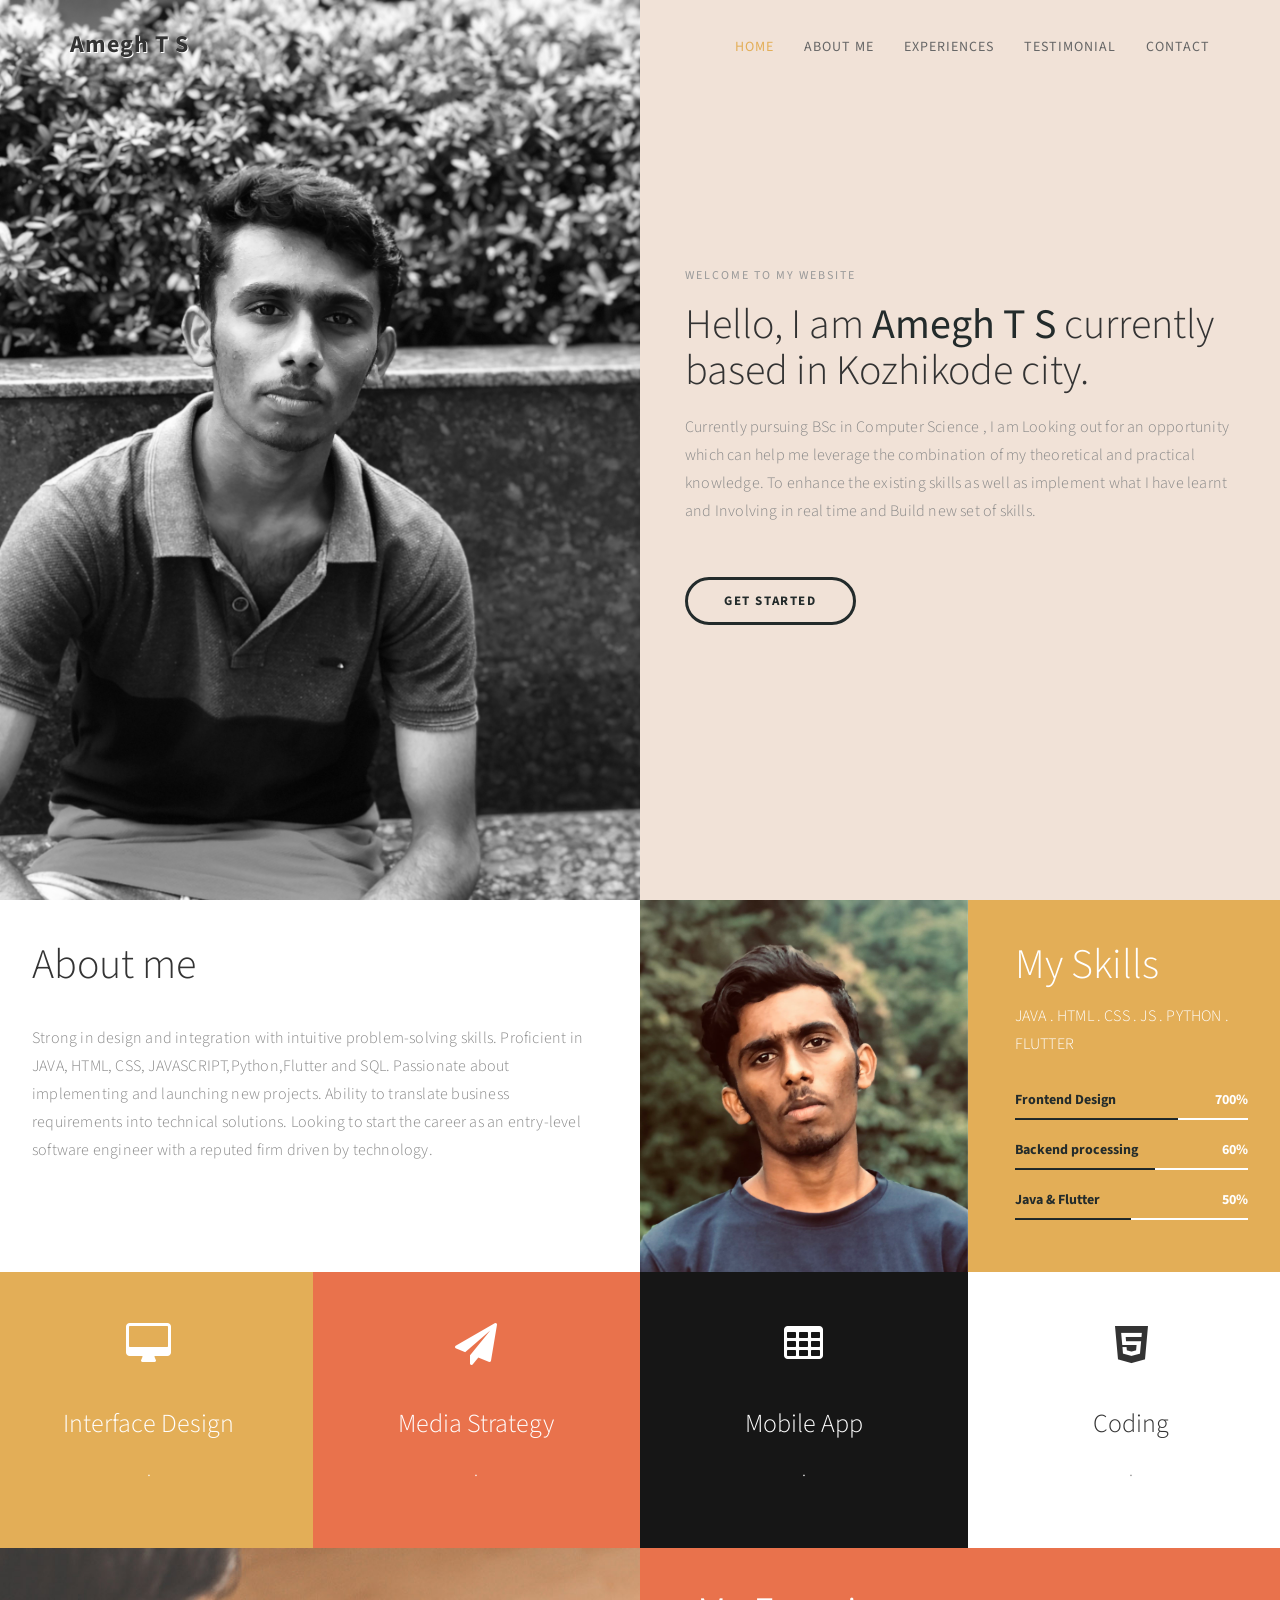
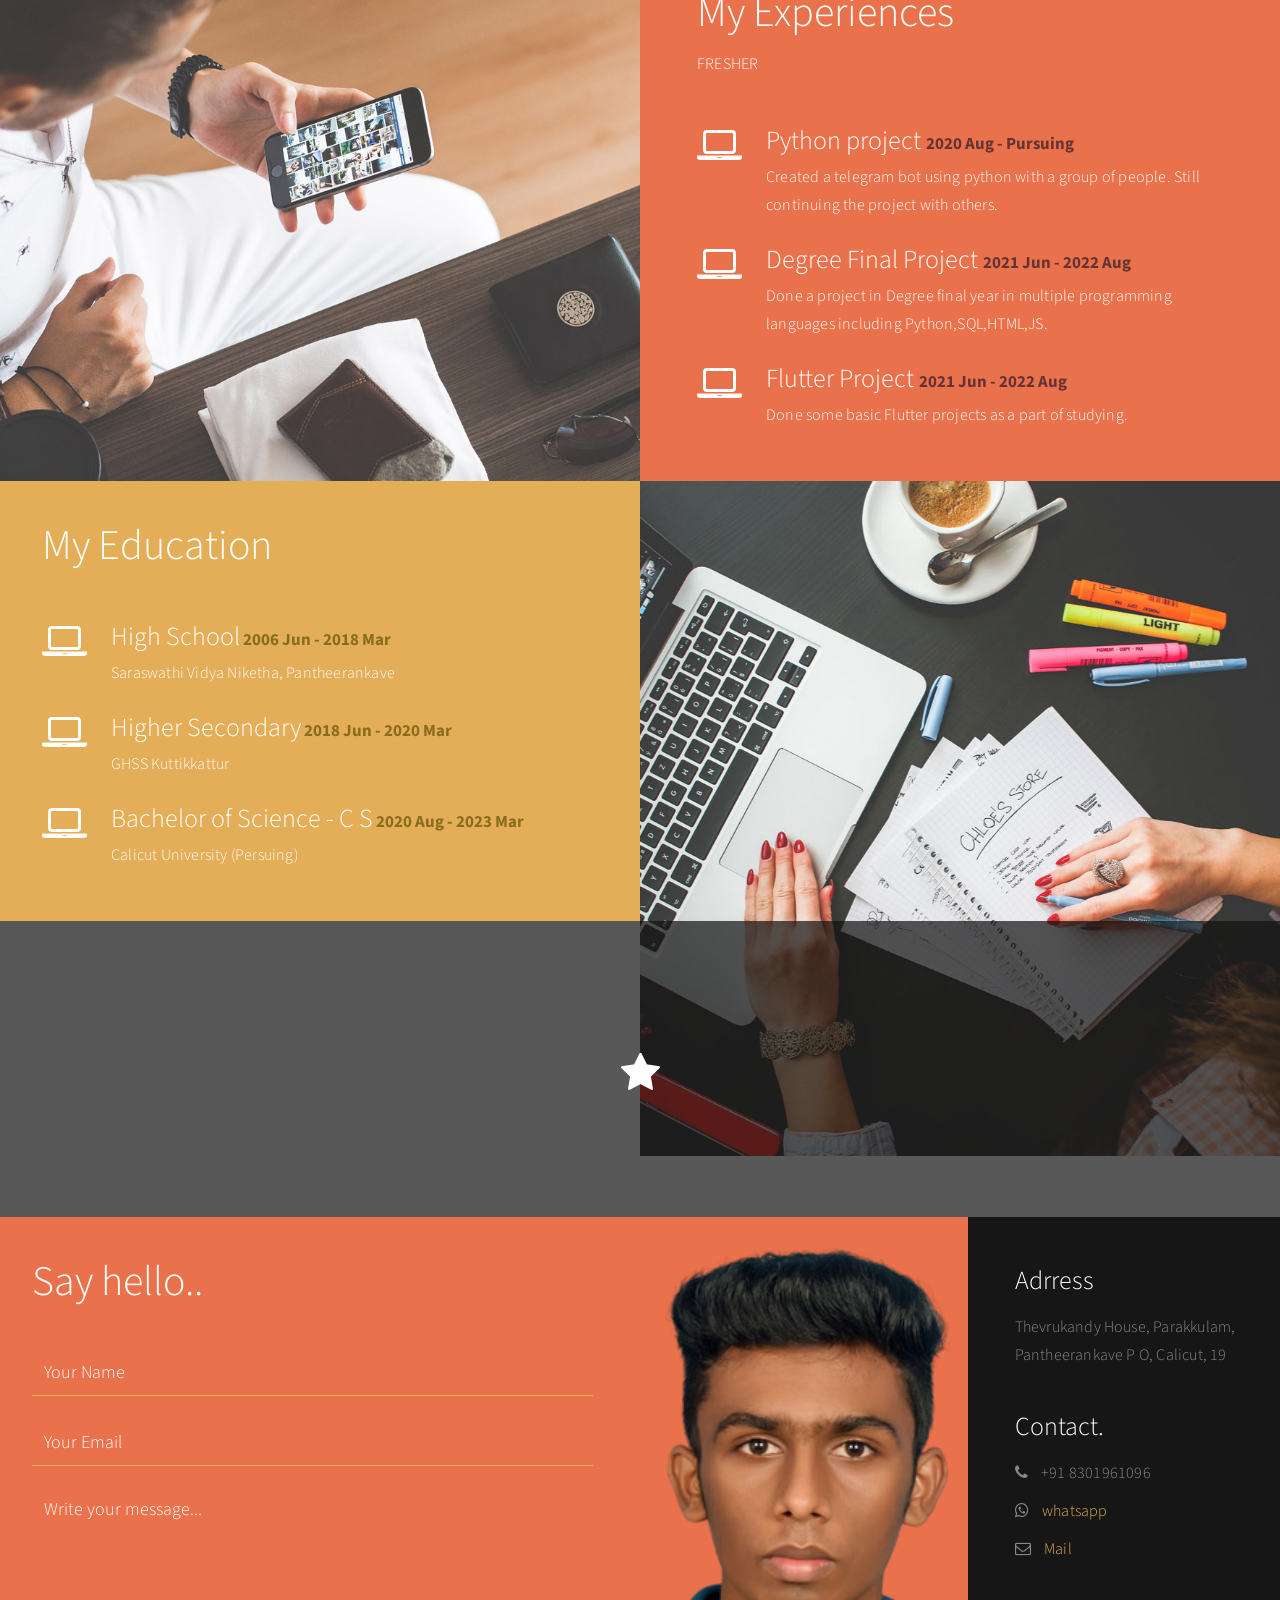
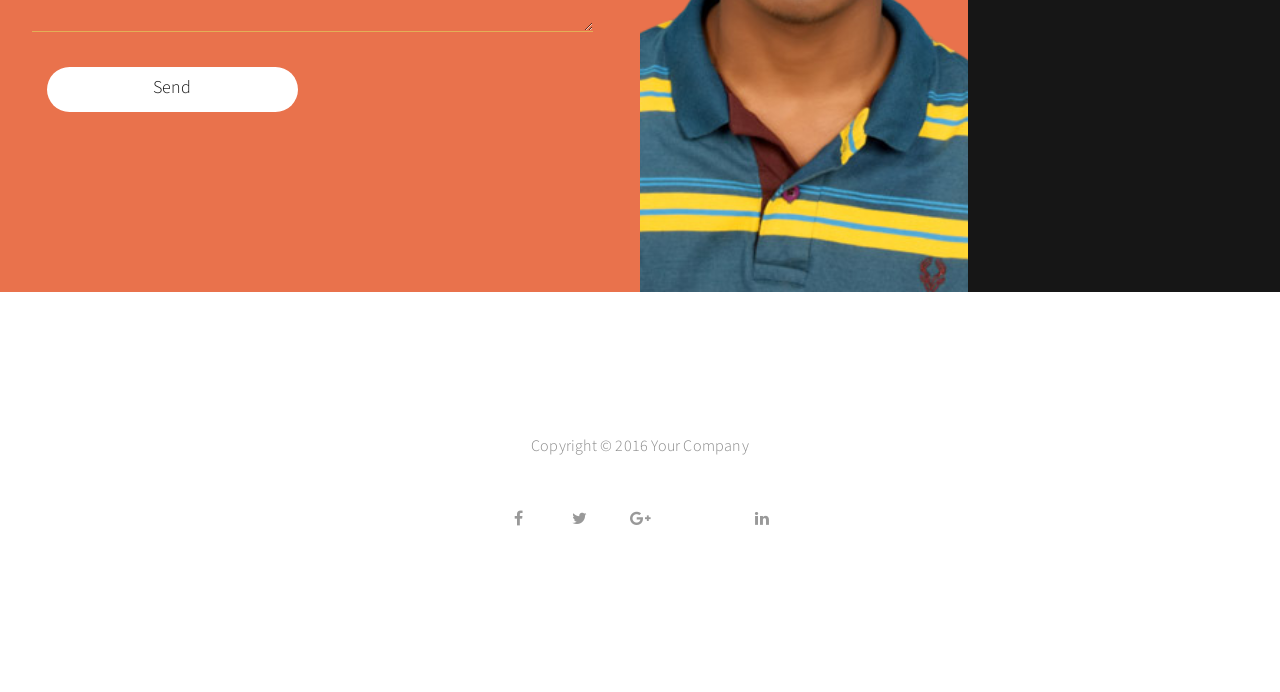
==== index.html @ 2908d2df "Update index.html" ====
<!DOCTYPE html>
<html lang="en">
<head>

<meta charset="UTF-8">
<meta http-equiv="X-UA-Compatible" content="IE=Edge">
<meta name="description" content="">
<meta name="keywords" content="">
<meta name="author" content="templatemo">
<meta name="viewport" content="width=device-width, initial-scale=1, maximum-scale=1">

<title>Bio</title>
<!--
Stimulus Template
http://www.templatemo.com/tm-498-stimulus
-->
<link rel="stylesheet" href="css/bootstrap.min.css">
<link rel="stylesheet" href="css/animate.css">
<link rel="stylesheet" href="css/font-awesome.min.css">
<link rel="stylesheet" href="css/templatemo-style.css">

<link href="https://fonts.googleapis.com/css?family=Source+Sans+Pro:300,400,700" rel="stylesheet">


</head>
<body data-spy="scroll" data-target=".navbar-collapse" data-offset="50">


<!-- PRE LOADER -->

<div class="preloader">
     <div class="spinner">
          <span class="spinner-rotate"></span>
     </div>
</div>


<!-- Navigation Section -->

<div class="navbar navbar-fixed-top custom-navbar" role="navigation">
     <div class="container">

          <!-- navbar header -->
          <div class="navbar-header">
               <button class="navbar-toggle" data-toggle="collapse" data-target=".navbar-collapse">
                    <span class="icon icon-bar"></span>
                    <span class="icon icon-bar"></span>
                    <span class="icon icon-bar"></span>
               </button>
               <a href="#" class="navbar-brand">Amegh T S</a>
          </div>

          <div class="collapse navbar-collapse">
               <ul class="nav navbar-nav navbar-right">
                    <li><a href="#home" class="smoothScroll">Home</a></li>
                    <li><a href="#about" class="smoothScroll">About Me</a></li>
                    <li><a href="#experience" class="smoothScroll">Experiences</a></li>
                    <li><a href="#quotes" class="smoothScroll">Testimonial</a></li>
                    <li><a href="#contact" class="smoothScroll">Contact</a></li>
               </ul>
          </div>

     </div>
</div>


<!-- Home Section -->

<section id="home" class="parallax-section">
     <div class="container">
          <div class="row">

               <div class="col-md-6 col-sm-6">
                    <div class="home-img"></div>
               </div>

               <div class="col-md-6 col-sm-6">
                    <div class="home-thumb">
                         <div class="section-title">
                              <h4 class="wow fadeInUp" data-wow-delay="0.3s">welcome to my website</h4>
                              <h1 class="wow fadeInUp" data-wow-delay="0.6s">Hello, I am <strong>Amegh T S</strong> currently based in Kozhikode city.</h1>
                              <p class="wow fadeInUp" data-wow-delay="0.9s">Currently pursuing BSc in Computer Science , I am Looking out for an opportunity which can help me leverage the combination of my theoretical and practical knowledge. To enhance the existing skills as well as implement what I have learnt and Involving in real time and Build new set of skills.

</p>
                              
                              <a href="#about" class="wow fadeInUp smoothScroll section-btn btn btn-success" data-wow-delay="1.4s">Get Started</a>
                              
                         </div>
                    </div>
               </div>


          </div>
     </div>
</section>


<!-- About Section -->

<section id="about" class="parallax-section">
     <div class="container">
          <div class="row">

               <div class="col-md-6 col-sm-12">
                    <div class="about-thumb">
                         <div class="wow fadeInUp section-title" data-wow-delay="0.4s">
                              <h1>About me</h1>
                              <!-- <p class="color-yellow">Sed vulputate vitae diam quis bibendum</p> -->
                         </div>
                         <div class="wow fadeInUp" data-wow-delay="0.8s">
                              <p>Strong in design and integration with intuitive problem-solving skills. Proficient in JAVA, HTML, CSS, JAVASCRIPT,Python,Flutter and SQL. Passionate about implementing and launching new projects. Ability to translate business requirements into technical solutions. Looking to start the career as an entry-level software engineer with a reputed firm driven by technology.</p>
                         </div>
                    </div>
               </div>

               <div class="col-md-3 col-sm-6">
                    <div class="background-image about-img"></div>
               </div>

               <div class="bg-yellow col-md-3 col-sm-6">
                    <div class="skill-thumb">
                         <div class="wow fadeInUp section-title color-white" data-wow-delay="1.2s">
                              <h1>My Skills</h1>
                              <p class="color-white">JAVA . HTML . CSS . JS . PYTHON . FLUTTER</p>
                         </div>

                         <div class=" wow fadeInUp skills-thumb" data-wow-delay="1.6s">
                         <strong>Frontend Design</strong>
                              <span class="color-white pull-right">700%</span>
                                   <div class="progress">
                                        <div class="progress-bar progress-bar-primary" role="progressbar" aria-valuenow="70" aria-valuemin="0" aria-valuemax="100" style="width: 70%;"></div>
                                   </div>

                         <strong>Backend processing</strong>
                              <span class="color-white pull-right">60%</span>
                                   <div class="progress">
                                        <div class="progress-bar progress-bar-primary" role="progressbar" aria-valuenow="60" aria-valuemin="0" aria-valuemax="100" style="width: 60%;"></div>
                                   </div>

                         <strong>Java & Flutter</strong>
                              <span class="color-white pull-right">50%</span>
                                   <div class="progress">
                                        <div class="progress-bar progress-bar-primary" role="progressbar" aria-valuenow="50" aria-valuemin="0" aria-valuemax="100" style="width: 50%;"></div>
                                   </div>
                         </div>

                    </div>
               </div>

          </div>
     </div>
</section>


<!-- Service Section -->

<section id="service" class="parallax-section">
     <div class="container">
          <div class="row">

               <div class="bg-yellow col-md-3 col-sm-6" >
                    <div class="wow fadeInUp color-white service-thumb" data-wow-delay="0.8s">
                         <i class="fa fa-desktop"></i>
                              <h3>Interface Design</h3>
                              <p class="color-white">                                                                                    .</p>
                    </div>
               </div>

               <div class="col-md-3 col-sm-6">
                    <div class="wow fadeInUp color-white service-thumb" data-wow-delay="1.2s">
                         <i class="fa fa-paper-plane"></i>
                              <h3>Media Strategy</h3>
                              <p class="color-white">                                                                                    .</p>
                    </div>
               </div>

               <div class="bg-dark col-md-3 col-sm-6">
                    <div class="wow fadeInUp color-white service-thumb" data-wow-delay="1.6s">
                         <i class="fa fa-table"></i>
                              <h3>Mobile App</h3>
                              <p class="color-white">                                                                                     .</p>
                    </div>
               </div>

               <div class="bg-white col-md-3 col-sm-6">
                    <div class="wow fadeInUp service-thumb" data-wow-delay="1.8s">
                         <i class="fa fa-html5"></i>
                              <h3>Coding</h3>
                              <p>                                                                                                         .</p>
                    </div>
               </div>

          </div>
     </div>
</section>


<!-- Experience Section -->

<section id="experience" class="parallax-section">
     <div class="container">
          <div class="row">

               <div class="col-md-6 col-sm-6">
                    <div class="background-image experience-img"></div>
               </div>

               <div class="col-md-6 col-sm-6">
                    <div class="color-white experience-thumb">
                         <div class="wow fadeInUp section-title" data-wow-delay="0.8s">
                              <h1>My Experiences</h1>
                              <p class="color-white">FRESHER</p>
                         </div>
						 
						 <div class="wow fadeInUp color-white media" data-wow-delay="1.2s">
                              <div class="media-object media-left">
                                   <i class="fa fa-laptop"></i>
                              </div>
                              <div class="media-body">
                                   <h3 class="media-heading">Python project <small>2020 Aug - Pursuing</small></h3>
                                   <p class="color-white">Created a telegram bot using python with a group of people. Still continuing the project with others. </p>
                              </div>
                         </div>

                         <div class="wow fadeInUp color-white media" data-wow-delay="1.2s">
                              <div class="media-object media-left">
                                   <i class="fa fa-laptop"></i>
                              </div>
                              <div class="media-body">
                                   <h3 class="media-heading">Degree Final Project <small>2021 Jun - 2022 Aug</small></h3>
                                   <p class="color-white">Done a project in Degree final year in multiple programming languages including  Python,SQL,HTML,JS.</p>
                              </div>
                         </div>

                         <div class="wow fadeInUp color-white media" data-wow-delay="1.6s">
                              <div class="media-object media-left">
                                   <i class="fa fa-laptop"></i>
                              </div>
                              <div class="media-body">
                                   <h3 class="media-heading">Flutter Project <small>2021 Jun - 2022 Aug</small></h3>
                                   <p class="color-white">Done some basic Flutter projects as a part of studying. </p>
                              </div>
                         </div>

                    </div>
               </div>

          </div>
     </div>
</section>


<!-- Education Section -->

<section id="education" class="parallax-section">
     <div class="container">
          <div class="row">

               <div class="col-md-6 col-sm-6">
                    <div class="color-white education-thumb">
                         <div class="wow fadeInUp section-title" data-wow-delay="0.8s">
                              <h1>My Education</h1>
                              <!-- <p class="color-white">In cursus orci non ipsum gravida dignissim</p> -->
                         </div>
						 
						 <div class="wow fadeInUp color-white media" data-wow-delay="1.6s">
                              <div class="media-object media-left">
                                   <i class="fa fa-laptop"></i>
                              </div>
                              <div class="media-body">
                                   <h3 class="media-heading">High School<small> 2006 Jun - 2018 Mar</small></h3>
                                   <p class="color-white">Saraswathi Vidya Niketha, Pantheerankave</p>
                              </div>
                         </div>

                         <div class="wow fadeInUp color-white media" data-wow-delay="1.2s">
                              <div class="media-object media-left">
                                   <i class="fa fa-laptop"></i>
                              </div>
                              <div class="media-body">
                                   <h3 class="media-heading">Higher Secondary<small> 2018 Jun - 2020 Mar</small></h3>
                                   <p class="color-white">GHSS Kuttikkattur</p>
                              </div>
							  
                         </div>
						 
						 <div class="wow fadeInUp color-white media" data-wow-delay="1.2s">
                              <div class="media-object media-left">
                                   <i class="fa fa-laptop"></i>
                              </div>
                              <div class="media-body">
                                   <h3 class="media-heading">Bachelor of Science - C S<small> 2020 Aug - 2023 Mar</small></h3>
                                   <p class="color-white">Calicut University (Persuing)</p>
                              </div>
							  
                         </div>

                         

                    </div>
               </div>

               <div class="col-md-6 col-sm-6">
                    <div class="background-image education-img"></div>
               </div>

          </div>
     </div>
</section>


<!-- Quotes Section -->

<section id="quotes" class="parallax-section">
     <div class="overlay"></div>
     <div class="container">
          <div class="row">

               <div class="col-md-offset-1 col-md-10 col-sm-12">
                    <i class="wow fadeInUp fa fa-star" data-wow-delay="0.6s"></i>
                    <!-- <h2 class="wow fadeInUp" data-wow-delay="0.8s">Proin lobortis eu diam et facilisis. Fusce nisi nibh, molestie in vestibulum quis, auctor et orci.</h2>
                    <p class="wow fadeInUp" data-wow-delay="1s">Curabitur at pulvinar ante. Duis dui urna, faucibus eget felis eu, iaculis congue sem.</p> -->
               </div>

          </div>
     </div>
</section>


<!-- Contact Section -->

<section id="contact" class="parallax-section">
     <div class="container">
          <div class="row">

               <div class="col-md-6 col-sm-12">
                    <div class="contact-form">
                         <div class="wow fadeInUp section-title" data-wow-delay="0.2s">
                              <h1 class="color-white">Say hello..</h1>
                              <!-- <p class="color-white">Integer ut consectetur est. In cursus orci non ipsum gravida dignissim.</p> -->
                         </div>

                         <div id="contact-form">
                              <form action="#template-mo" method="post">
                                   <div class="wow fadeInUp" data-wow-delay="1s">
                                        <input name="fullname" type="text" class="form-control" id="fullname" placeholder="Your Name">
                                   </div>
                                   <div class="wow fadeInUp" data-wow-delay="1.2s">
                                        <input name="email" type="email" class="form-control" id="email" placeholder="Your Email">
                                   </div>
                                   <div class="wow fadeInUp" data-wow-delay="1.4s">
                                        <textarea name="message" rows="5" class="form-control" id="message" placeholder="Write your message..."></textarea>
                                   </div>
                                   <div class="wow fadeInUp col-md-6 col-sm-8" data-wow-delay="1.6s">
                                        <input name="submit" type="submit" class="form-control" id="submit" value="Send">
                                   </div>
                              </form>
                         </div>

                    </div>
               </div>

               <div class="col-md-3 col-sm-6">
                    <div class="background-image contact-img"></div>
               </div>

               <div class="bg-dark col-md-3 col-sm-6">
                    <div class="contact-thumb">
                         <div class="wow fadeInUp contact-info" data-wow-delay="0.6s">
                              <h3 class="color-white">Adrress</h3>
                              <p>Thevrukandy House, Parakkulam, Pantheerankave P O, Calicut, 19</p>
                         </div>

                         <div class="wow fadeInUp contact-info" data-wow-delay="0.8s">
                              <h3 class="color-white">Contact.</h3>
                              <p><i class="fa fa-phone"></i> +91 8301961096</p>
                              <p><i class="fa fa-whatsapp"></i> <a href="http://wa.me/+918301961096">whatsapp</a></p>
                              <p><i class="fa fa-envelope-o"></i> <a href="mailto:amegh2002@gmail.com">Mail</a></p>
                         </div>

                    </div>
               </div>

          </div>
     </div>
</section>


<!-- Footer Section -->

<footer>
	<div class="container">
		<div class="row">

               <div class="col-md-12 col-sm-12">
                    <div class="wow fadeInUp footer-copyright" data-wow-delay="1.8s">
                         <p>Copyright &copy; 2016 Your Company
                    
                    <!-- | Design: <a href="http://www.google.com/+templatemo" target="_parent">templatemo</a></p> -->
                    </div>
				<ul class="wow fadeInUp social-icon" data-wow-delay="2s">
                         <li><a href="https://www.facebook.com/amegh.ameghamz/" class="fa fa-facebook"></a></li>
                         <li><a href="https://twitter.com/amegh_t" class="fa fa-twitter"></a></li>
                         <li><a href="#" class="fa fa-google-plus"></a></li>
                         <li><a href="https://discordapp.com/users/585426063111487508" class="fa fa-discord"></a></li>
                         <li><a href="https://www.linkedin.com/in/amegh-t-s-b25610248/" class="fa fa-linkedin"></a></li>
                    </ul>
               </div>
			
		</div>
	</div>
</footer>

<!-- SCRIPTS -->

<script src="js/jquery.js"></script>
<script src="js/bootstrap.min.js"></script>
<script src="js/jquery.parallax.js"></script>
<script src="js/smoothscroll.js"></script>
<script src="js/wow.min.js"></script>
<script src="js/custom.js"></script>

</body>
</html>
---- css/templatemo-style.css ----
/*

Stimulus Template

http://www.templatemo.com/tm-498-stimulus

*/

body {
	background: #ffffff;
    font-family: 'Source Sans Pro', sans-serif;
    font-style: normal;
	font-weight: 300;
    overflow-x: hidden;
}

html,body {
  width: 100%;
  height: 100%;
}


/*---------------------------------------
    Typorgraphy              
-----------------------------------------*/

h1,h2,h3,h4,h5,h6 {
  font-style: normal;
  font-weight: 300;
}

h1,h2,h3 {
  font-weight: 300;
}

h1 {
  font-size: 42px;
  padding-bottom: 14px;
  margin-bottom: 0px;
}

h2 {
  font-size: 42px;
  line-height: 52px;
  margin-top: 0px;
}

h3 {
  font-size: 26px;
  line-height: 32px;
  padding-bottom: 6px;
}

h4 {
  color: #999;
  font-size: 12px;
  font-weight: normal;
  letter-spacing: 2px;
  text-transform: uppercase;
  padding-top: 6px;
}

h5 {
  color: #666666;
}

strong {
  color: #232B2B;
  font-weight: normal;
}

p {
    color: #888;
    font-size: 16px;
    font-weight: 300;
    line-height: 28px;
    letter-spacing: 0.2px;
}

.section-btn {
  background-color: transparent;
  border: 3px solid #232B2B;
  border-radius: 100px;
  color: #232B2B;
  font-size: 13px;
  font-weight: bold;
  letter-spacing: 1.6px;
  padding: 12px 36px;
  margin-top: 42px;
  transition: all 0.4s ease-in-out;
  text-transform: uppercase;
}

.section-btn:hover {
  background: #E3AE57;
  border-color: transparent;
  color: #ffffff;
}

.btn-success:focus {
  background-color: #000;
  border-color: transparent;
}

.parallax-section {
  background-attachment: fixed !important;
  background-size: cover !important;
}

.section-title {
  position: relative;
  padding-bottom: 22px;
}

#about,
#service,
#experience,
#education,
#contact {
  position: relative;
}

#home .container,
#about .container, 
#experience .container,
#service .container,
#education .container,
#contact .container {
  width: 100%;
  padding: 0;
  margin: 0;
}

#experience .experience-thumb,
#education .education-thumb  {
  padding: 22px 42px 42px 42px;
}

#service,
#quotes,
footer {
  text-align: center;
}

#experience,
#education {
  background: #E9724C;
}

.background-image {
    background-position: 50% 50% !important;
    background-size: cover !important;
    width: 100%;
    height: 100%;
    min-height: 75vh;
    position: absolute;
    top: 0;
    right: 0;
    bottom: 0;
    left: 0;
}

.color-white {
  color: #ffffff;
}

.color-yellow {
  color: #E3AE57;
}

.bg-yellow {
  background: #E3AE57;
}

.bg-white {
  background: #ffffff;
}

.bg-dark {
  background: #161616;
}



/*---------------------------------------
    General               
-----------------------------------------*/

html{
  -webkit-font-smoothing: antialiased;
}

a {
  color: #E3AE57;
  -webkit-transition: 0.5s;
  -o-transition: 0.5s;
  transition: 0.5s;
  text-decoration: none !important;
}
a:hover, a:active, a:focus {
  color: #E3AE57;
  outline: none;
}

* {
  -webkit-box-sizing: border-box;
  -moz-box-sizing: border-box;
  box-sizing: border-box;
}

*:before,
*:after {
  -webkit-box-sizing: border-box;
  -moz-box-sizing: border-box;
  box-sizing: border-box;
}



/*---------------------------------------
    Preloader section              
-----------------------------------------*/

.preloader {
  position: fixed;
  top: 0;
  left: 0;
  width: 100%;
  height: 100%;
  z-index: 99999;
  display: flex;
  flex-flow: row nowrap;
  justify-content: center;
  align-items: center;
  background: none repeat scroll 0 0 #ffffff;
}

.spinner {
  border: 1px solid transparent;
  border-radius: 5px;
  position: relative;
}

.spinner:before {
  content: '';
  box-sizing: border-box;
  position: absolute;
  top: 50%;
  left: 50%;
  width: 30px;
  height: 30px;
  margin-top: -10px;
  margin-left: -10px;
  border-radius: 50%;
  border: 2px solid #E3AE57;
  border-top-color: #f9f9f9;
  animation: spinner .6s linear infinite;
}

@-webkit-@keyframes spinner {
  to {transform: rotate(360deg);}
}

@keyframes spinner {
  to {transform: rotate(360deg);}
}



/*---------------------------------------
    Navigation section              
-----------------------------------------*/

.custom-navbar {
    margin-bottom: 0;
    background-color: #ffffff;
}

.custom-navbar .navbar-brand {
    color: #333;
	text-shadow: 1px 1px #fff;
    font-weight: bold;
    font-size: 24px;
    line-height: 35px;
    letter-spacing: 1px;
}

.custom-navbar .nav li a {
    color: #666;
    font-size: 14px;
    font-weight: 400;
    letter-spacing: 1px;
    text-transform: uppercase;
    line-height: 40px;
    transition: all 0.4s ease-in-out;
}

.custom-navbar .nav li a:hover {
    background: transparent;
    color: #E3AE57;
}

.custom-navbar .navbar-nav > li > a:hover,
.custom-navbar .navbar-nav > li > a:focus {
  background-color: transparent;
}

.custom-navbar .nav li.active > a {
    background-color: transparent;
    color: #E3AE57;
}

.custom-navbar .navbar-toggle {
    border: none;
    padding-top: 10px;
}

.custom-navbar .navbar-toggle {
    background-color: transparent;
}

.custom-navbar .navbar-toggle .icon-bar {
    background: #E3AE57;
    border-color: transparent;
}

@media(min-width:768px) {
    .custom-navbar {
        padding: 12px 0;
        border-bottom: 0;
        background: 0 0; 
    }
    .custom-navbar.top-nav-collapse {
        background: #ffffff;
        box-shadow: 0px 2px 8px 0px rgba(50, 50, 50, 0.08);
        padding: 0;
    }

}



/*---------------------------------------
    Home section              
-----------------------------------------*/

#home h1 {
  padding-bottom: 18px;
}

#home .col-md-6 {
  background: #f1e2d7;
/* light blue color: #c3eafd; */
  padding-right: 0;
  padding-left: 0;
}

#home .home-img {
  background: url('../images/home-img.jpeg') no-repeat;
  background-size: cover;
  background-position: 50% 50%;
  width: 100%;
  height: 100vh;
}

#home .home-thumb {
  display: -webkit-box;
  display: -webkit-flex;
  display: -ms-flexbox;
  display: flex;
  -webkit-box-align: center;
  -webkit-align-items: center;
  -ms-flex-align: center;
  align-items: center;
  height: 100vh;
  padding: 0 45px 0 45px;
}



/*---------------------------------------
   About section              
-----------------------------------------*/

#about .about-img {
    background: url('../images/about-img.jpeg') no-repeat;
}

#about .about-thumb,
#about .skill-thumb {
  padding: 22px 32px 32px 32px;
}

#about .progress {
  background: #ffffff;
  border-radius: 0px;
  box-shadow: none;
  height: 2px;
}

#about .progress-bar-primary {
  background: #232B2B;
}

#about strong,
#about span {
  font-weight: bold;
  display: inline-block;
  padding-bottom: 8px;
}



/*---------------------------------------
    Service section              
-----------------------------------------*/

#service {
  background: #E9724C;
}

#service p {
  font-size: 18px;
  line-height: 30px;
}

#service .service-thumb {
  padding: 52px 22px 52px 22px;
}

#service .service-thumb .fa {
  font-size: 42px;
  padding-bottom: 22px;
}



/*---------------------------------------
    Experience section              
-----------------------------------------*/

#experience .experience-img {
  background: url('../images/experience-img.jpg') no-repeat;
}

#experience .media-heading {
  margin-bottom: 0px;
}

#experience .media .fa {
  font-size: 42px;
  margin-right: 14px;
}

#experience small {
  color: #633;
  font-weight: bold;
}

/*---------------------------------------
    Education section              
-----------------------------------------*/

#education {
  background: #E3AE57;
}

#education .education-img {
  background: url('../images/education-img.jpg') no-repeat;
}

#education .media-heading {
  margin-bottom: 0px;
}

#education .media .fa {
  font-size: 42px;
  margin-right: 14px;
}

#education small {
  color: #886D1E;
  font-weight: bold;
}



/*---------------------------------------
   Quotes section              
-----------------------------------------*/

#quotes {
    background: url('../images/quotes-bg.jpg') 50% 0 repeat-y fixed;
    background-size: cover;
    background-position: center center;
    color: #ffffff;
    position: relative;
    padding: 100px 0px;
}

#quotes .overlay {
    background: #121212;
    width: 100%;
    height: 100%;
    position: absolute;
    top: 0;
    opacity: 0.7;
}

#quotes .fa {
  font-size: 42px;
  margin-top: 32px;
  margin-bottom: 22px;
}

#quotes p {
  padding-top: 32px;
}


/*---------------------------------------
    Contact section              
-----------------------------------------*/

#contact {
  background: #E9724C;
}

#contact .contact-form,
#contact .contact-thumb {
  padding: 22px 32px 22px 32px;
  min-height: 75vh;
}

#contact .contact-img {
  background: url('../images/contact-img.jpeg') no-repeat;
  min-height: 75vh;
}

#contact .contact-info {
  padding-top: 6px;
  padding-bottom: 6px;
}

#contact .form-control::-moz-placeholder{color:#ffffff;opacity:1}
#contact .form-control:-ms-input-placeholder{color:#ffffff}
#contact .form-control::-webkit-input-placeholder{color:#ffffff}

#contact .form-control {
  background: transparent;
  border: none;
  border-bottom: 1px solid #E3AE57;
  border-radius: 0px;
  box-shadow: none;
  color: #ffffff;
  font-size: 18px;
  margin-top: 10px;
  margin-bottom: 25px;
  transition: all 0.4s ease-in-out;
}

#contact .form-control:focus {
  border-bottom-color: #ffffff;
}

#contact input {
  height: 45px;
}

#contact input[type="submit"] {
  background: #ffffff;
  border: 2px solid transparent;
  border-radius: 40px;
  color: #161616;
  padding-bottom: 10px;
}

#contact input[type="submit"]:hover {
  background: transparent;
  border-color: #ffffff;
  color: #ffffff;
}

#contact .fa {
  padding-right: 10px;
}



/*---------------------------------------
   Footer section              
-----------------------------------------*/

footer {
    padding: 140px 0px;
}



/*---------------------------------------
   Social icon             
-----------------------------------------*/

.social-icon {
    position: relative;
    padding: 0;
    margin: 0;
    text-align: center;
}

.social-icon li {
    display: inline-block;
    list-style: none;
}

.social-icon li a {
    border: 2px solid transparent;
    color: #999;
    border-radius: 100px;
    cursor: pointer;
    font-size: 16px;
    text-decoration: none;
    transition: all 0.4s ease-in-out;
    width: 50px;
    height: 50px;
    line-height: 50px;
    text-align: center;
    vertical-align: middle;
    position: relative;
    margin: 22px 4px 10px 4px;
}

.social-icon li a:hover {
    background: #E3AE57;
    border-color: #ffffff;
    color: #ffffff;
    transform: scale(1.1);
}



/*---------------------------------------
   Mobile Responsive         
-----------------------------------------*/

@media only screen and (max-width: 580px) {
  h1 {
    font-size: 32px;
  }

  h2 {
    font-size: 28px;
    line-height: inherit;
  }

  h3 {
    font-size: 22px;
    line-height: inherit;
  }
}

@media only screen and (max-width: 767px) {
  .custom-navbar .navbar-brand {
    line-height: 18px;
  }

  #home .home-thumb {
    height: auto;
    padding-top: 32px;
    padding-bottom: 12px;
  }

  #home .container,
  #about .container, 
  #experience .container,
  #service .container,
  #education .container,
  #contact .container {
    padding-right: 15px;
    padding-left: 15px;
  }

  #about .col-md-3,
  #experience .col-md-6,
  #education .col-md-6,
  #contact .col-md-3 {
    padding: 0;
    margin: 0;
  }

  .background-image {
    position: relative;
    min-height: 65vh;
  }
}

@media only screen and (max-width: 1024px) {
  .section-title {
    padding-bottom: 12px;
  }

  footer {
    padding: 40px 0;
  }
}
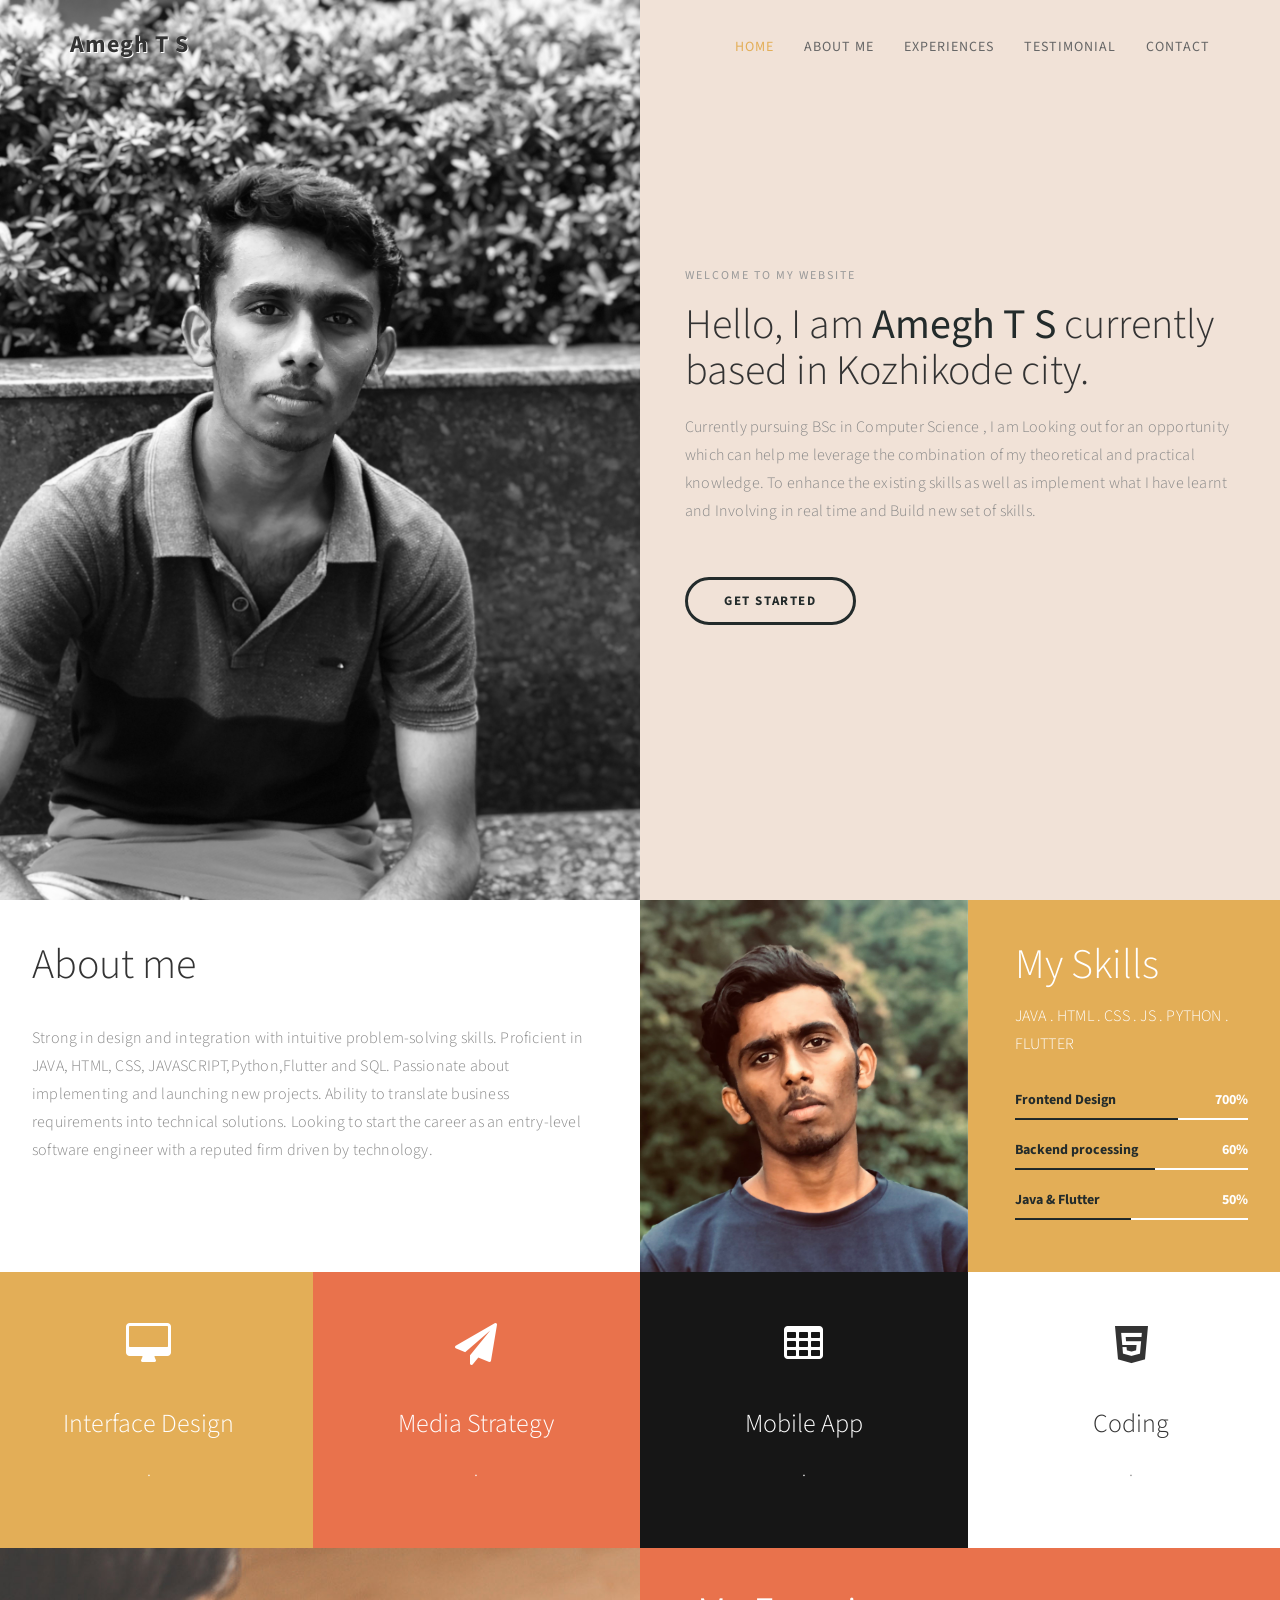
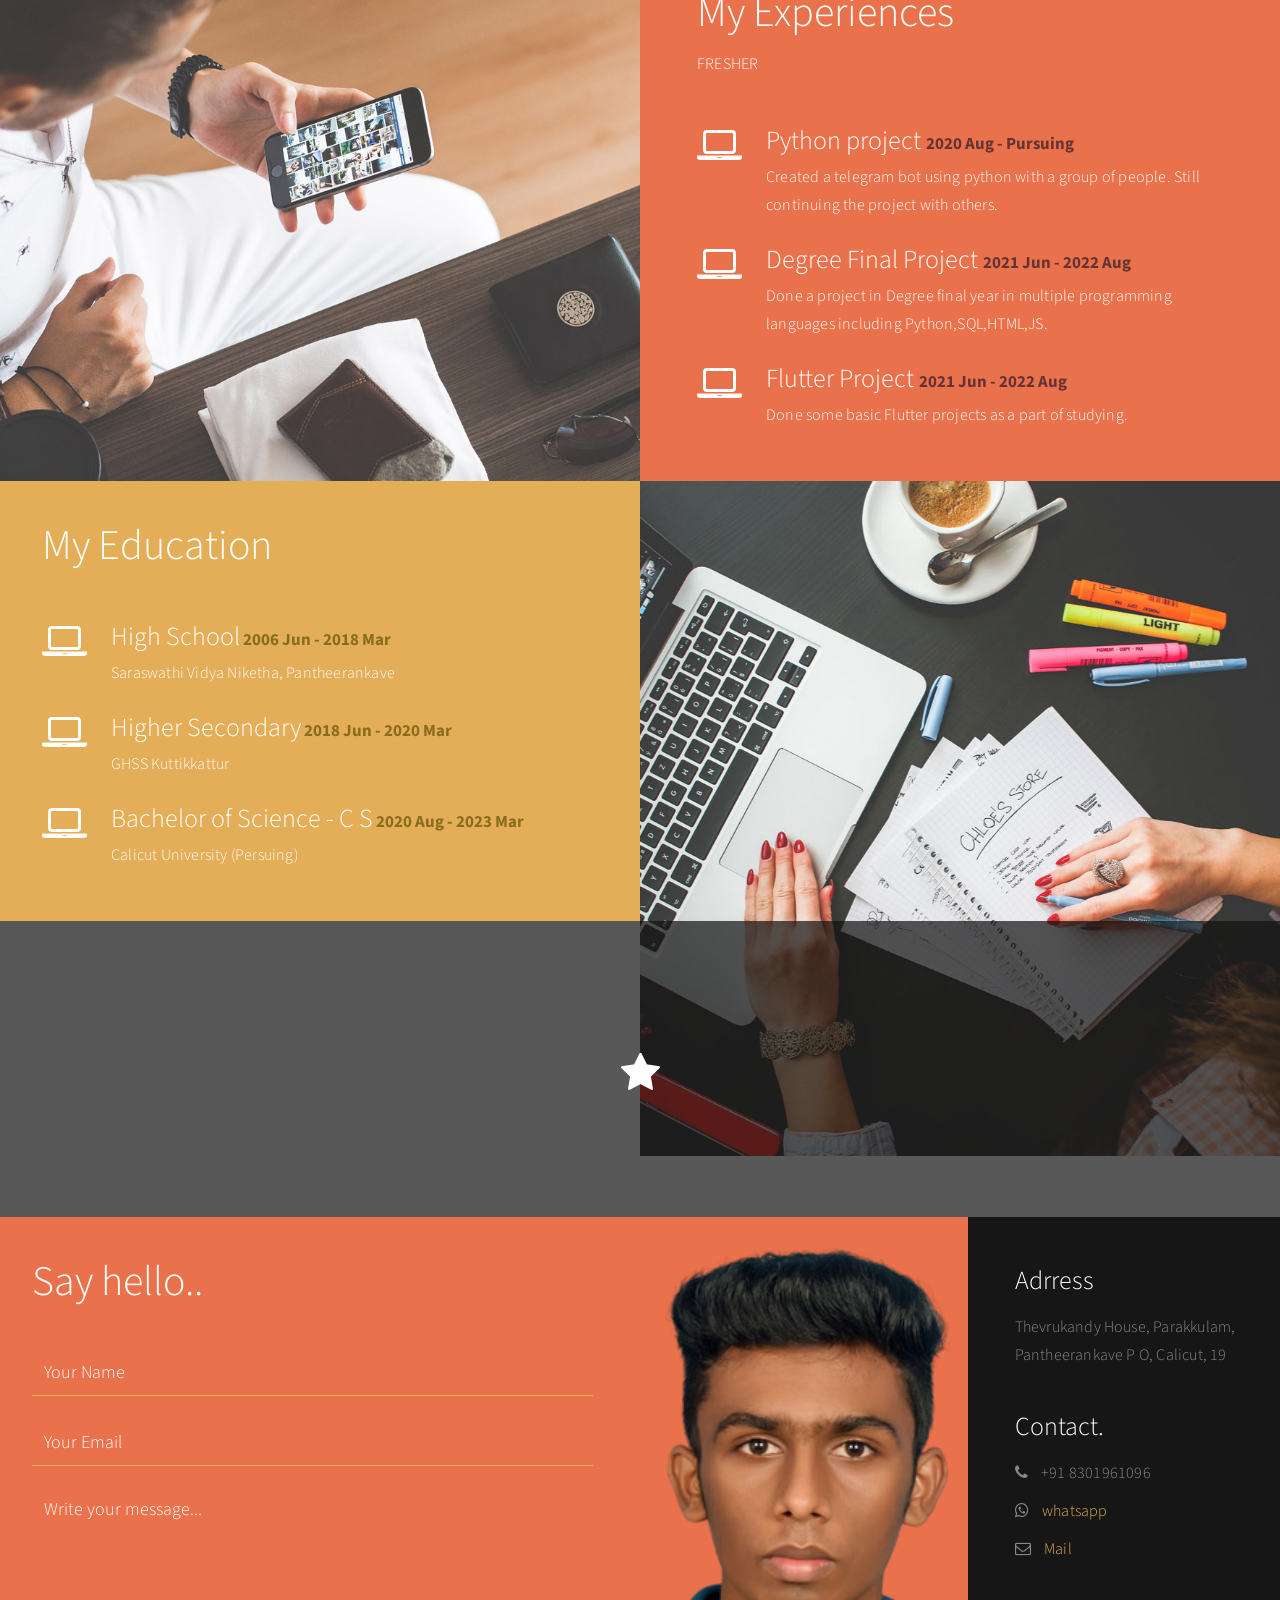
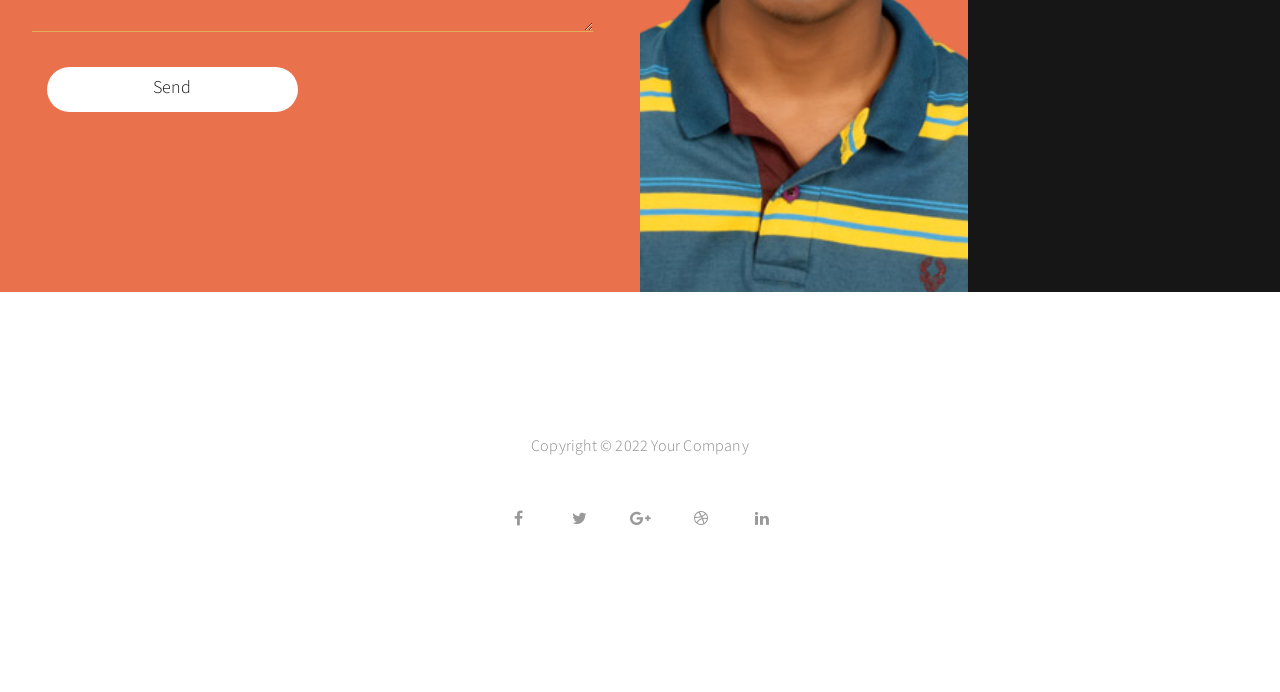
==== commit 3e69fa38: "Update index.html" ====
--- a/index.html
+++ b/index.html
@@ -352,7 +352,7 @@
                                         <textarea name="message" rows="5" class="form-control" id="message" placeholder="Write your message..."></textarea>
                                    </div>
                                    <div class="wow fadeInUp col-md-6 col-sm-8" data-wow-delay="1.6s">
-                                        <input name="submit" type="submit" class="form-control" id="submit" value="Send">
+                                        <input name="submit" type="submit" class="form-control" id="submit" value="Send" onclick="Send()">
                                    </div>
                               </form>
                          </div>
@@ -394,7 +394,7 @@
 
                <div class="col-md-12 col-sm-12">
                     <div class="wow fadeInUp footer-copyright" data-wow-delay="1.8s">
-                         <p>Copyright &copy; 2016 Your Company
+                         <p>Copyright &copy; 2022 Your Company
                     
                     <!-- | Design: <a href="http://www.google.com/+templatemo" target="_parent">templatemo</a></p> -->
                     </div>
@@ -402,7 +402,7 @@
                          <li><a href="https://www.facebook.com/amegh.ameghamz/" class="fa fa-facebook"></a></li>
                          <li><a href="https://twitter.com/amegh_t" class="fa fa-twitter"></a></li>
                          <li><a href="#" class="fa fa-google-plus"></a></li>
-                         <li><a href="https://discordapp.com/users/585426063111487508" class="fa fa-discord"></a></li>
+                         <li><a href="" class="fa fa-dribbble"></a></li>
                          <li><a href="https://www.linkedin.com/in/amegh-t-s-b25610248/" class="fa fa-linkedin"></a></li>
                     </ul>
                </div>
@@ -419,6 +419,11 @@
 <script src="js/smoothscroll.js"></script>
 <script src="js/wow.min.js"></script>
 <script src="js/custom.js"></script>
+<script>
+     function Send() {
+       alert("Successfully Submited!");
+     }
+</script>
 
 </body>
 </html>
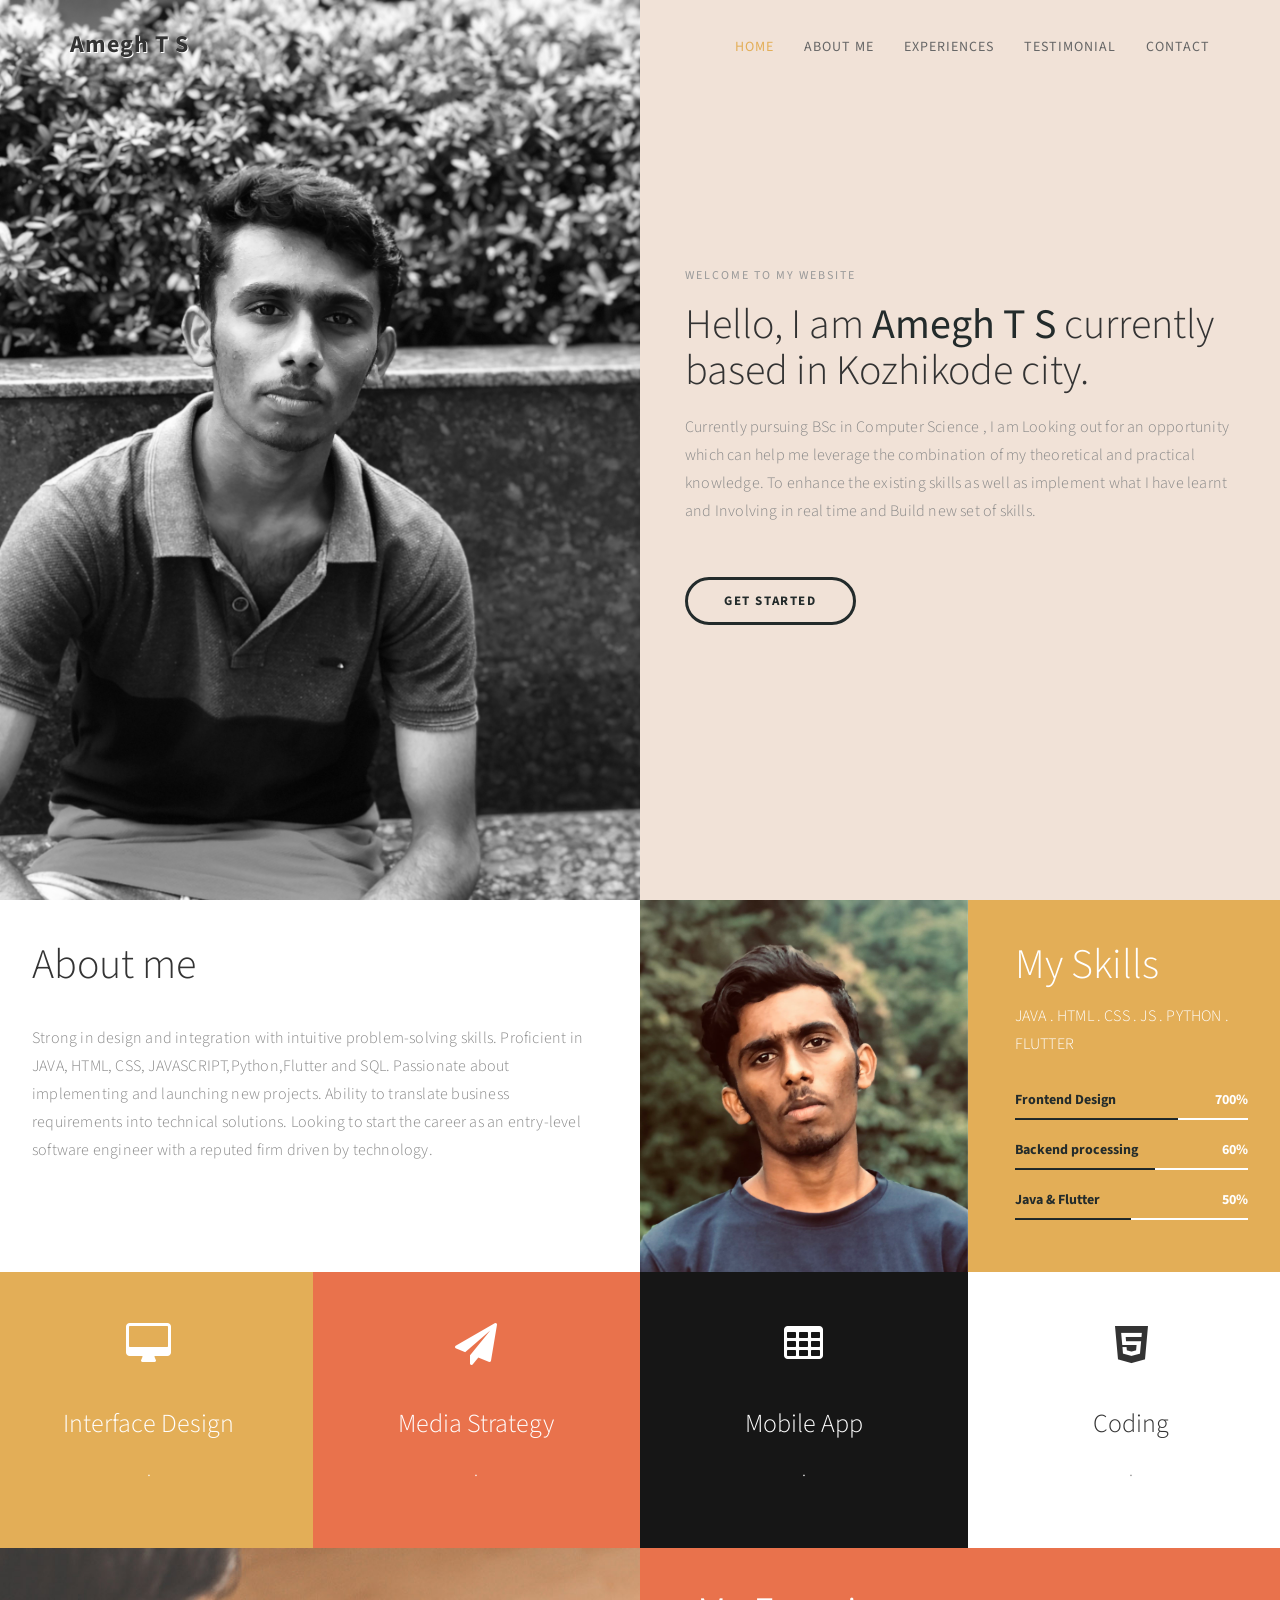
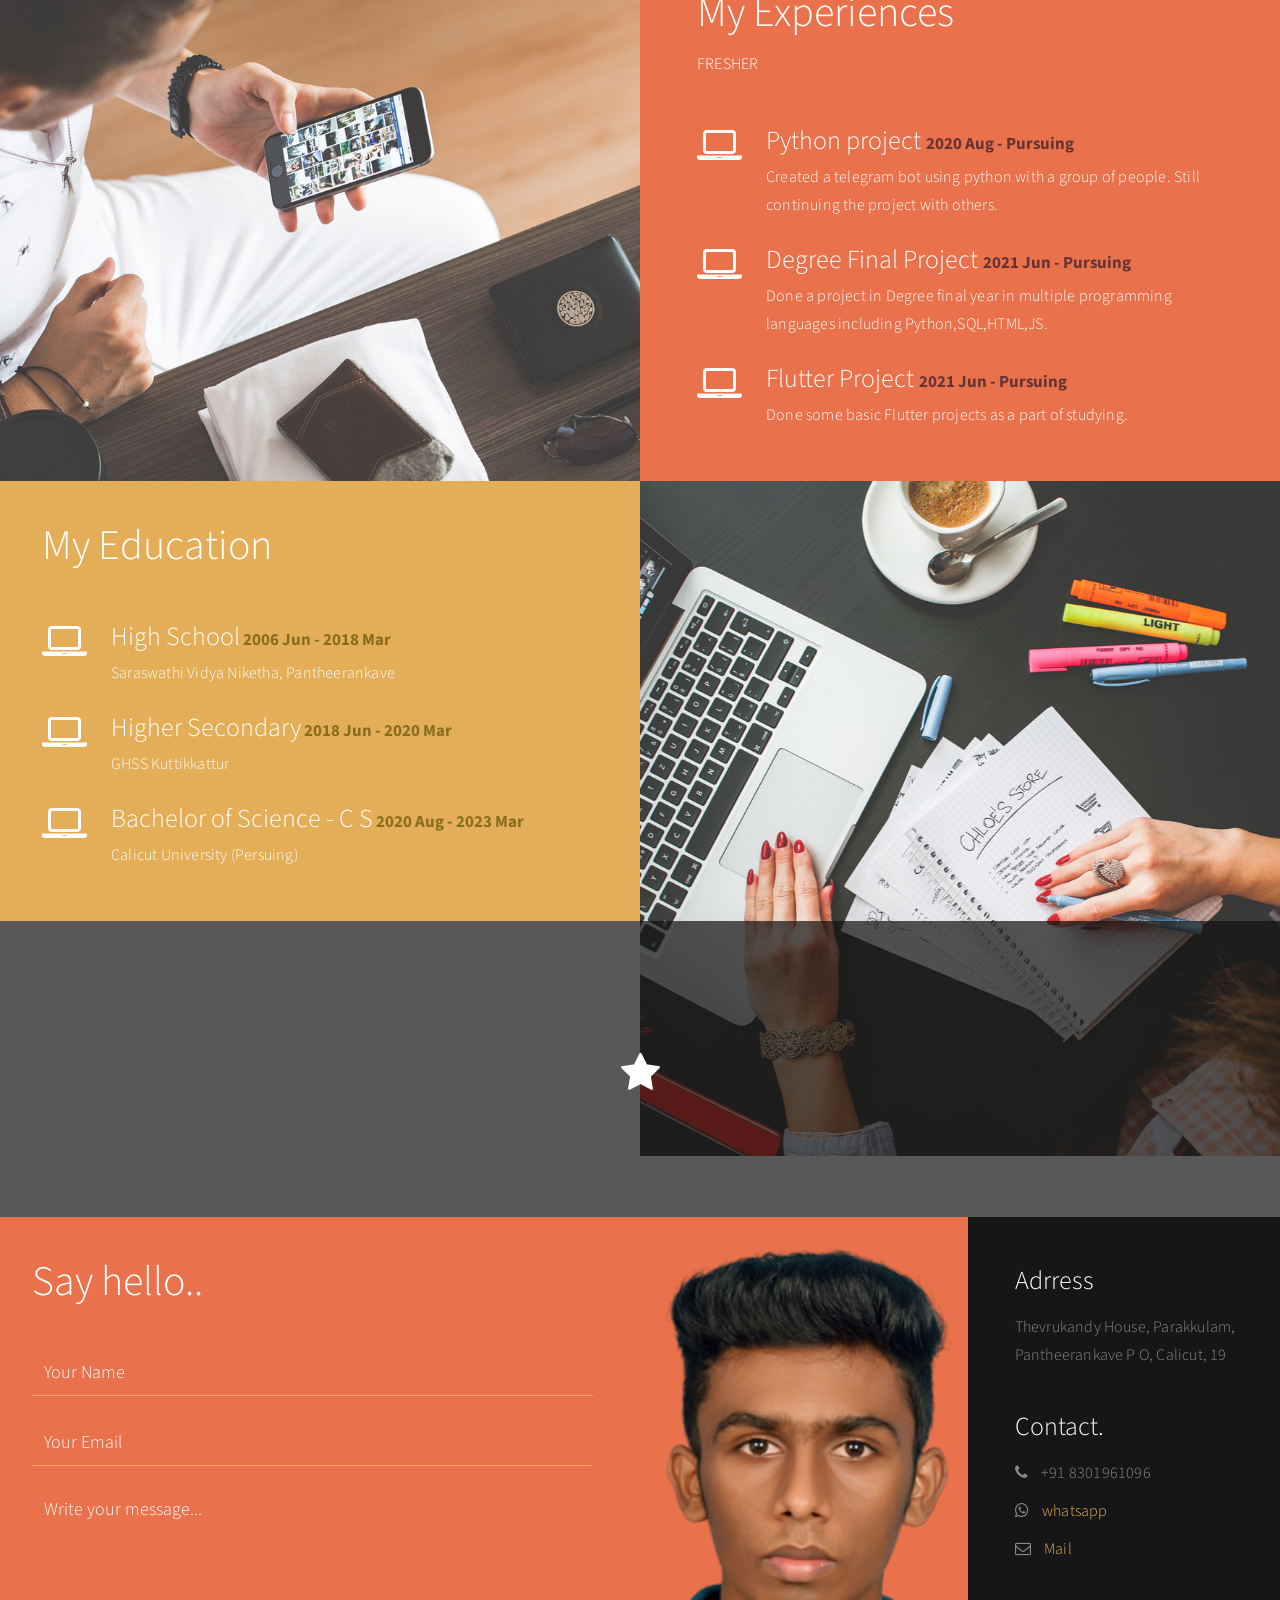
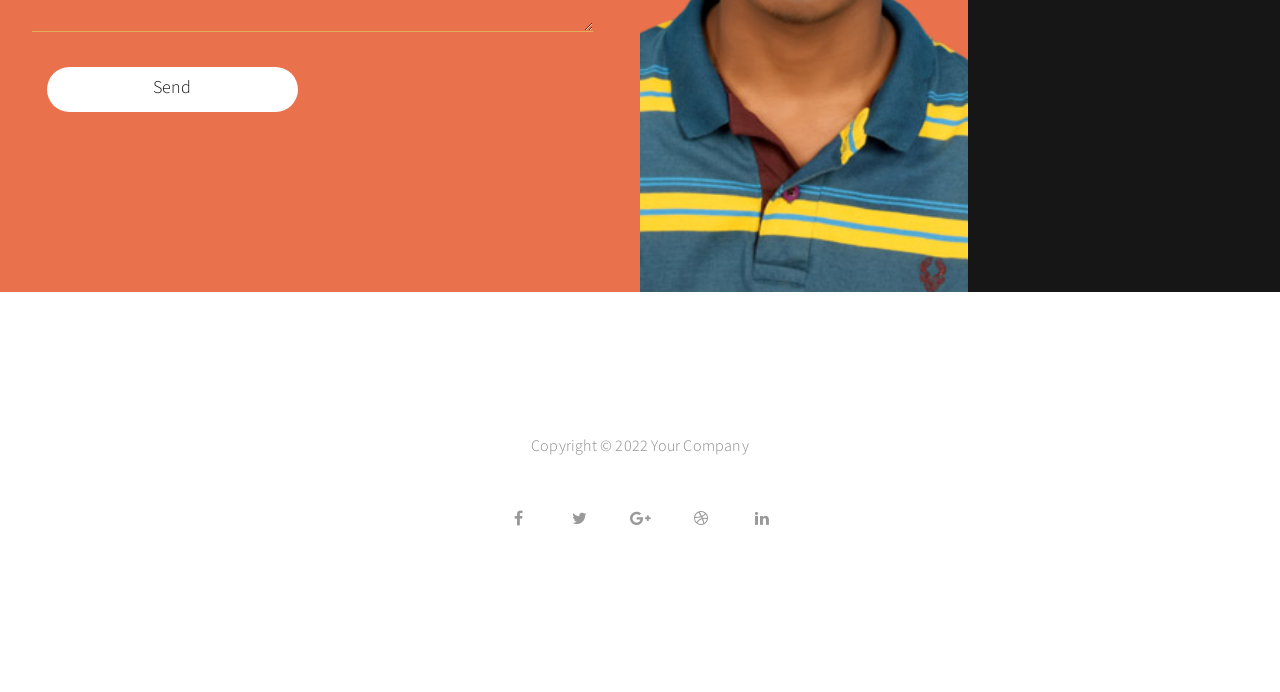
==== commit f99fb19c: "Update index.html" ====
--- a/index.html
+++ b/index.html
@@ -10,6 +10,8 @@
 <meta name="viewport" content="width=device-width, initial-scale=1, maximum-scale=1">
 
 <title>Bio</title>
+<link rel="icon" type="image/x-icon" href="images/person-circle.svg">
+
 <!--
 Stimulus Template
 http://www.templatemo.com/tm-498-stimulus
@@ -227,7 +229,7 @@
                                    <i class="fa fa-laptop"></i>
                               </div>
                               <div class="media-body">
-                                   <h3 class="media-heading">Degree Final Project <small>2021 Jun - 2022 Aug</small></h3>
+                                   <h3 class="media-heading">Degree Final Project <small>2021 Jun - Pursuing</small></h3>
                                    <p class="color-white">Done a project in Degree final year in multiple programming languages including  Python,SQL,HTML,JS.</p>
                               </div>
                          </div>
@@ -237,7 +239,7 @@
                                    <i class="fa fa-laptop"></i>
                               </div>
                               <div class="media-body">
-                                   <h3 class="media-heading">Flutter Project <small>2021 Jun - 2022 Aug</small></h3>
+                                   <h3 class="media-heading">Flutter Project <small>2021 Jun - Pursuing</small></h3>
                                    <p class="color-white">Done some basic Flutter projects as a part of studying. </p>
                               </div>
                          </div>
@@ -341,7 +343,7 @@
                          </div>
 
                          <div id="contact-form">
-                              <form action="#template-mo" method="post">
+                              <form action="#template-mo" >
                                    <div class="wow fadeInUp" data-wow-delay="1s">
                                         <input name="fullname" type="text" class="form-control" id="fullname" placeholder="Your Name">
                                    </div>
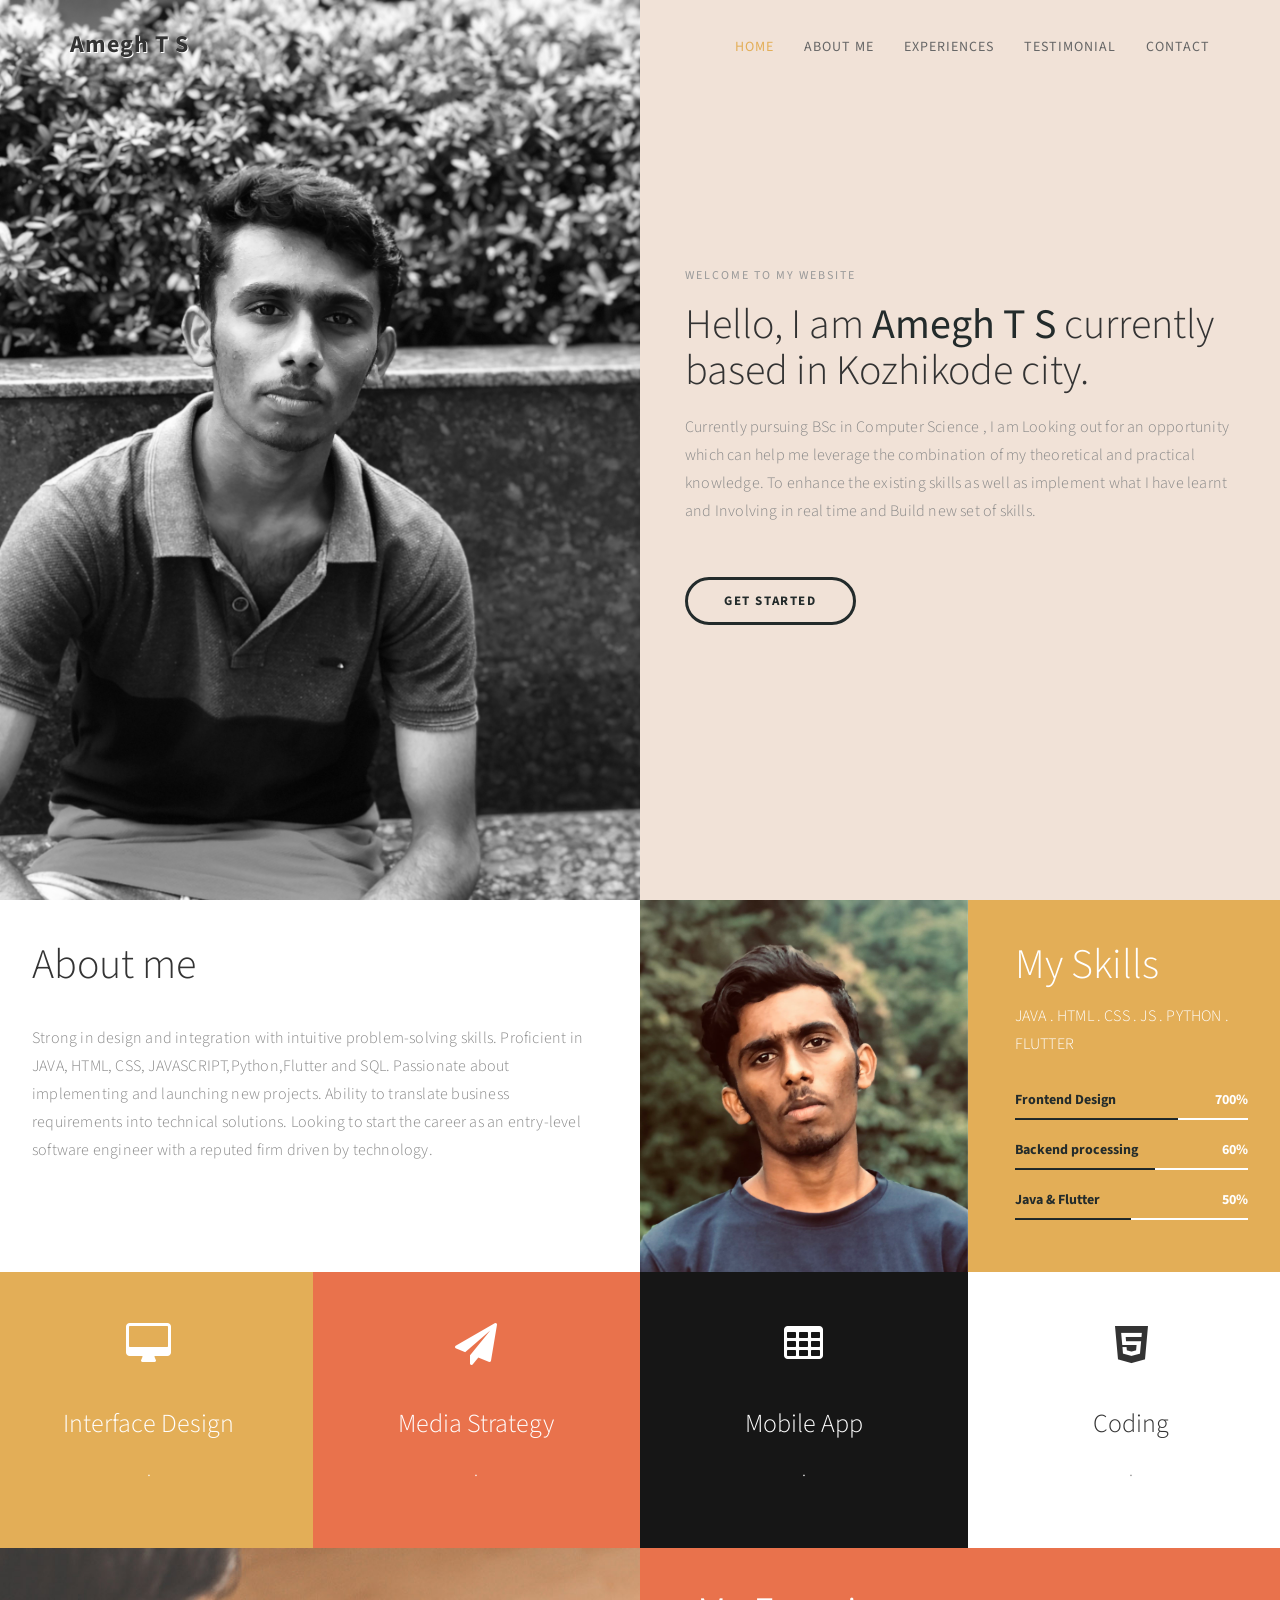
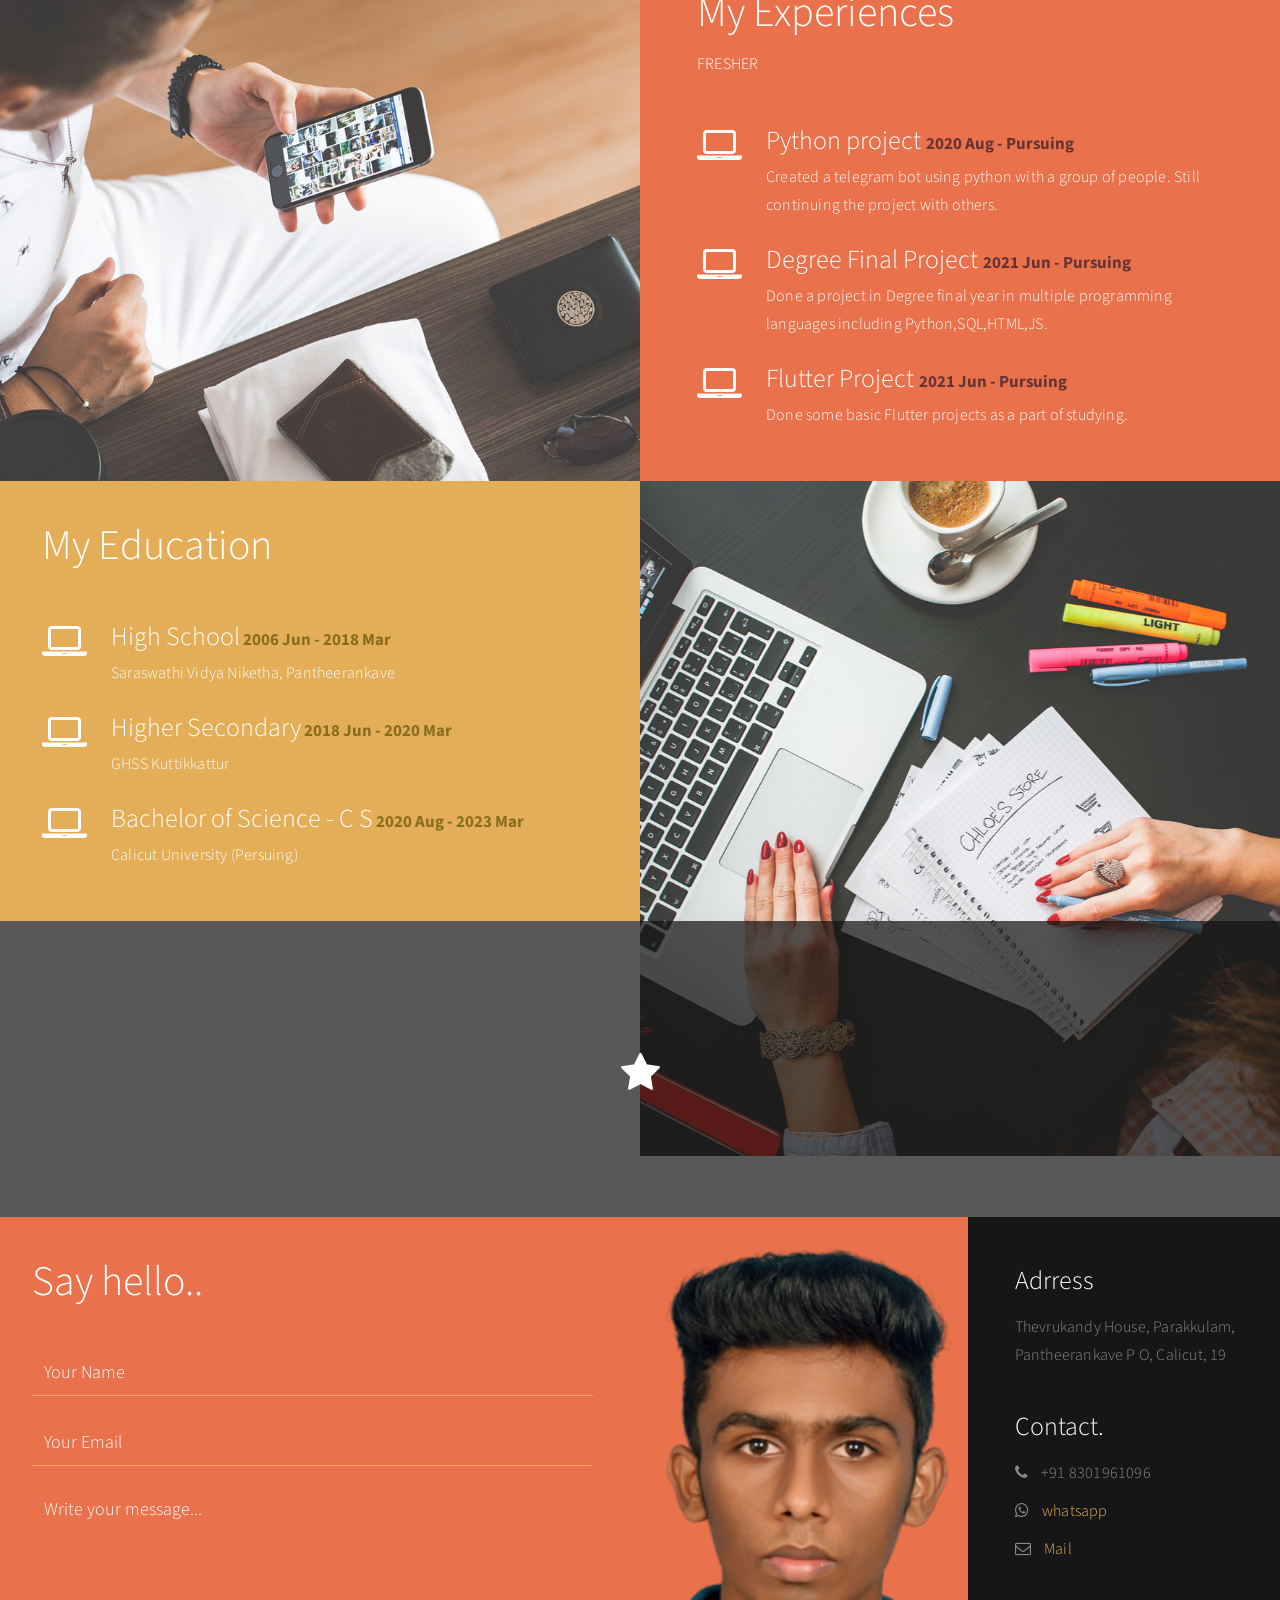
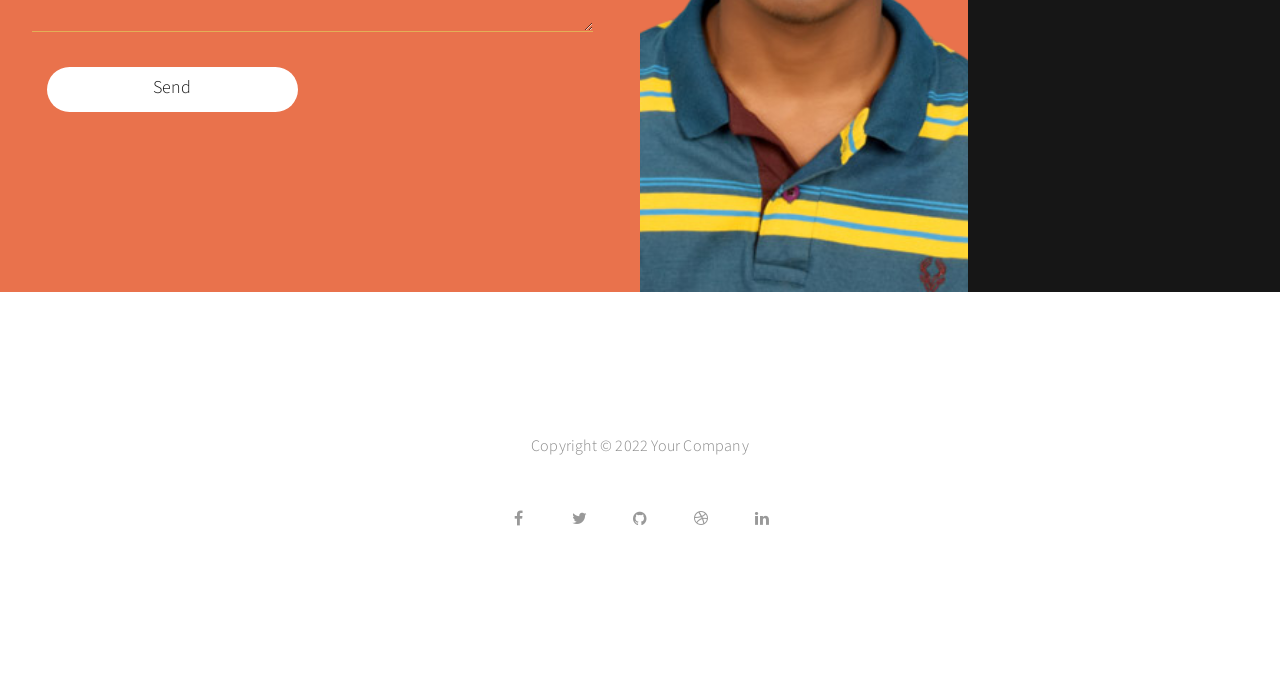
==== commit dccd1dba: "Update index.html" ====
--- a/index.html
+++ b/index.html
@@ -400,10 +400,10 @@
                     
                     <!-- | Design: <a href="http://www.google.com/+templatemo" target="_parent">templatemo</a></p> -->
                     </div>
-				<ul class="wow fadeInUp social-icon" data-wow-delay="2s">
+				<ul class="wow fadeInUp social-icon" data-wow-delay="1s">
                          <li><a href="https://www.facebook.com/amegh.ameghamz/" class="fa fa-facebook"></a></li>
                          <li><a href="https://twitter.com/amegh_t" class="fa fa-twitter"></a></li>
-                         <li><a href="#" class="fa fa-google-plus"></a></li>
+                         <li><a href="https://github.com/amegh-amz" class="fa fa-github"></a></li>
                          <li><a href="" class="fa fa-dribbble"></a></li>
                          <li><a href="https://www.linkedin.com/in/amegh-t-s-b25610248/" class="fa fa-linkedin"></a></li>
                     </ul>
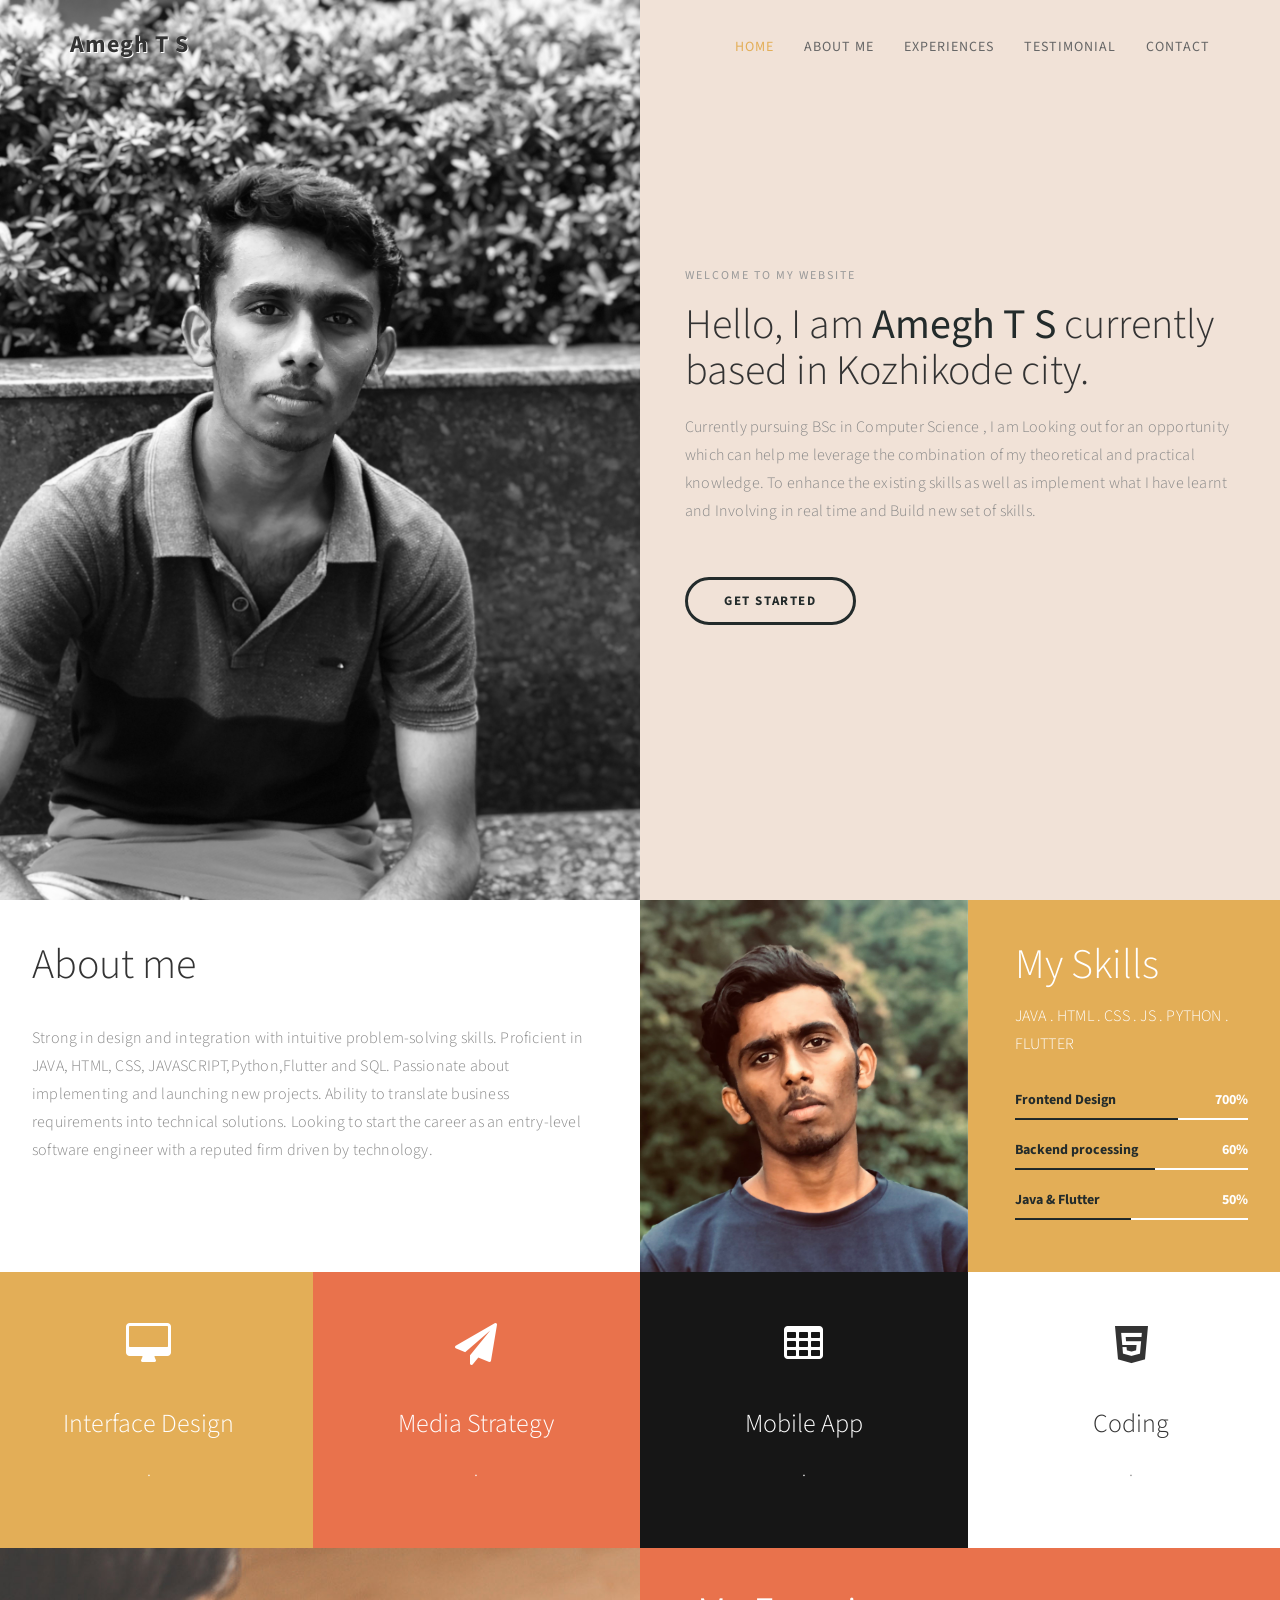
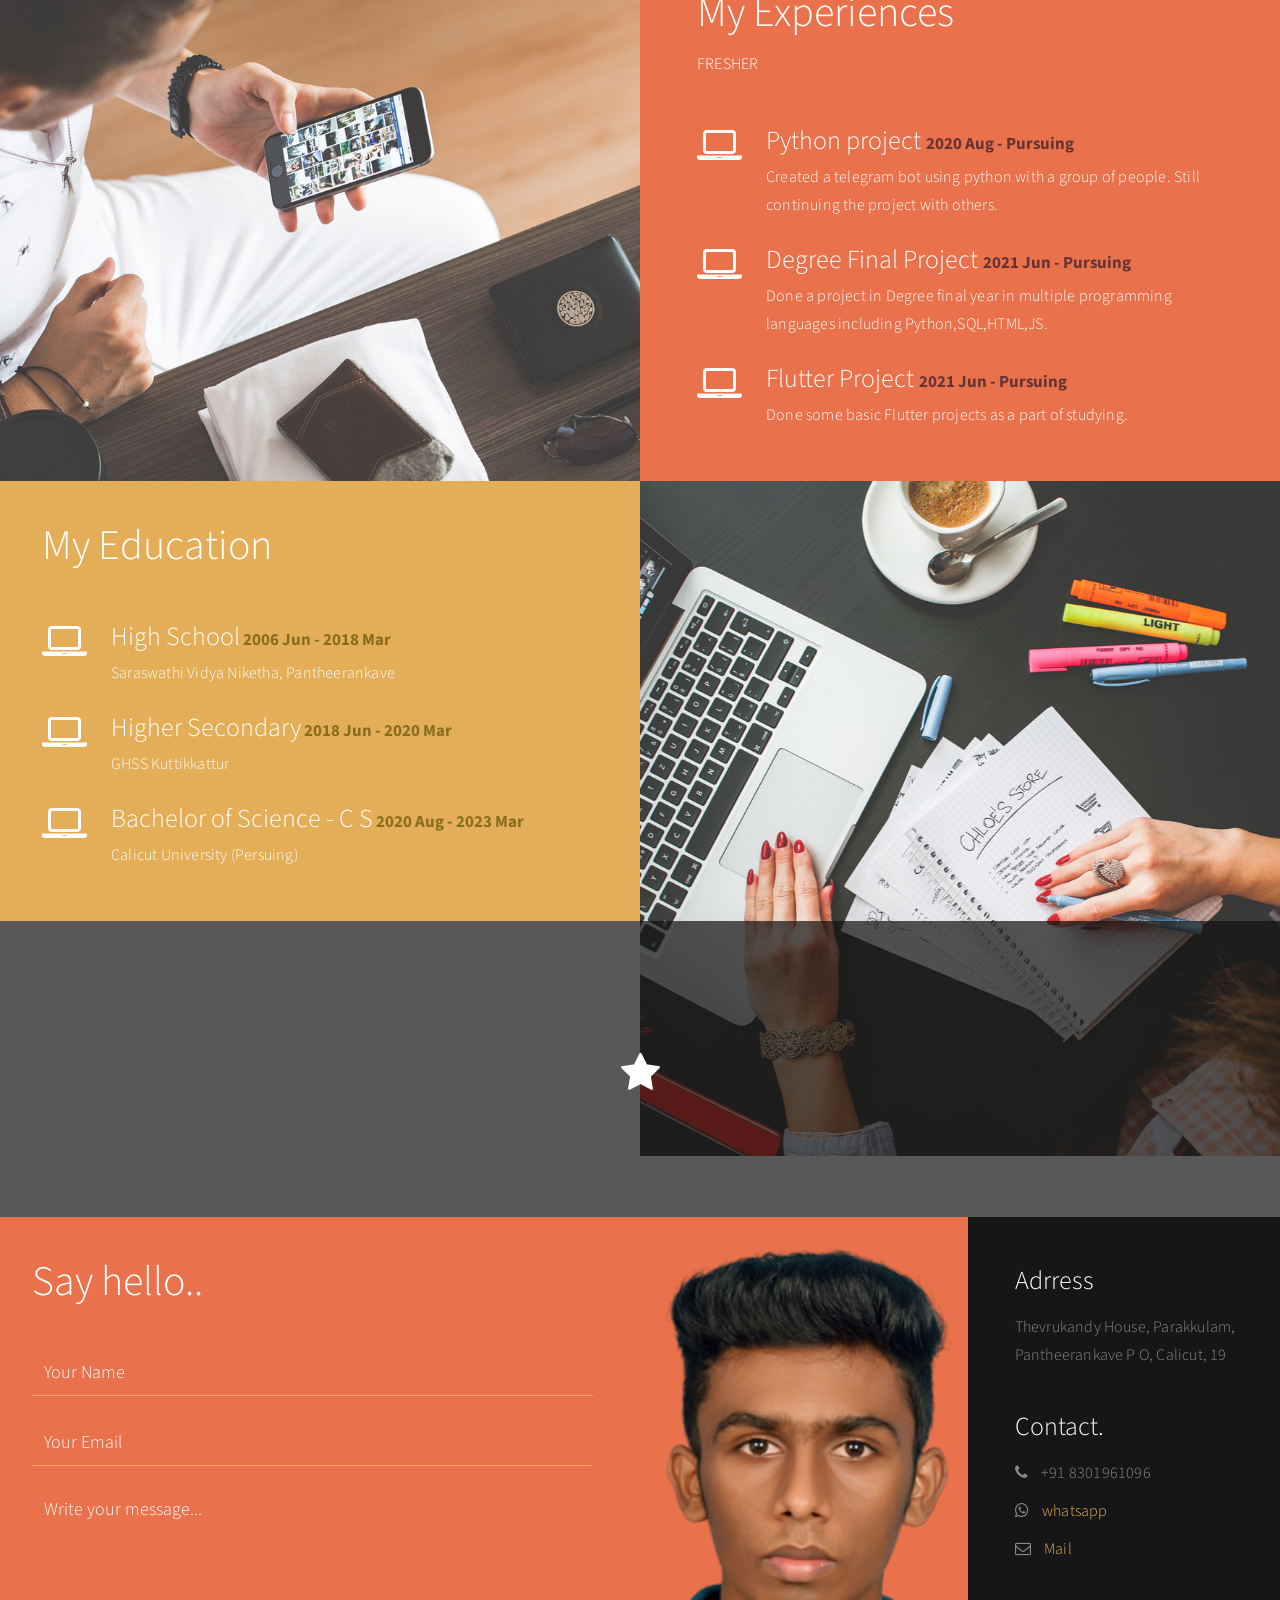
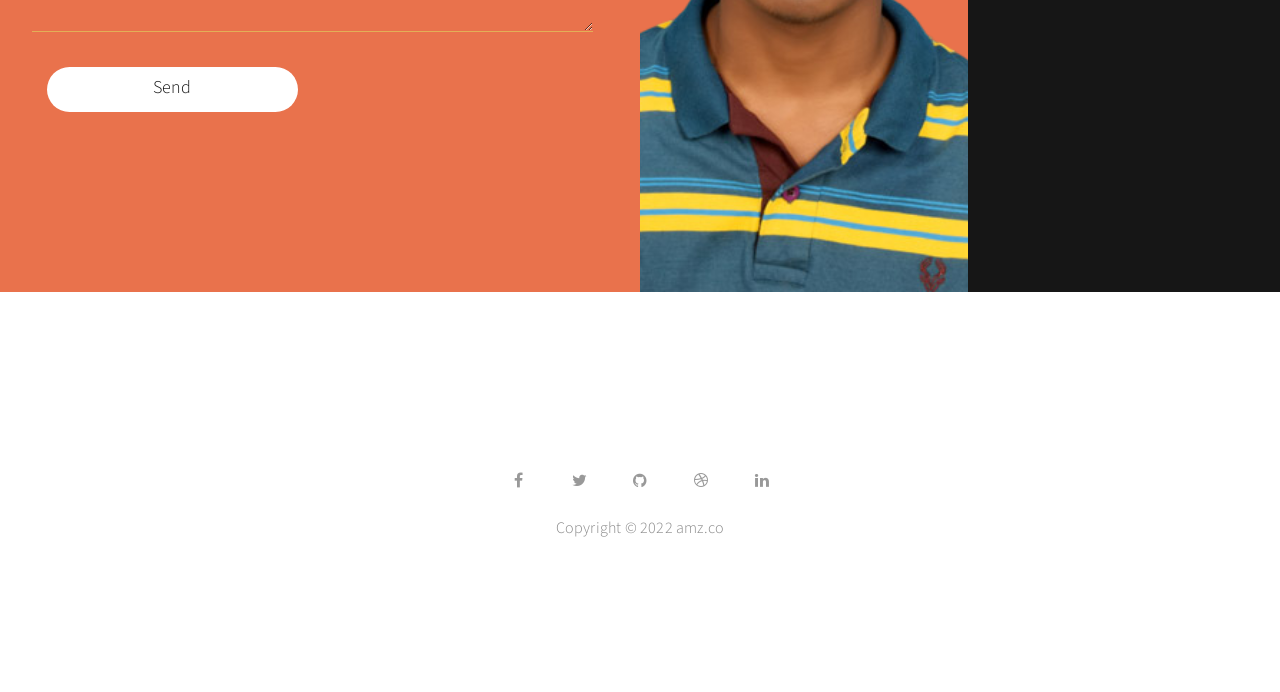
==== commit c2d308dc: "Update index.html" ====
--- a/index.html
+++ b/index.html
@@ -395,11 +395,7 @@
 		<div class="row">
 
                <div class="col-md-12 col-sm-12">
-                    <div class="wow fadeInUp footer-copyright" data-wow-delay="1.8s">
-                         <p>Copyright &copy; 2022 Your Company
                     
-                    <!-- | Design: <a href="http://www.google.com/+templatemo" target="_parent">templatemo</a></p> -->
-                    </div>
 				<ul class="wow fadeInUp social-icon" data-wow-delay="1s">
                          <li><a href="https://www.facebook.com/amegh.ameghamz/" class="fa fa-facebook"></a></li>
                          <li><a href="https://twitter.com/amegh_t" class="fa fa-twitter"></a></li>
@@ -407,6 +403,11 @@
                          <li><a href="" class="fa fa-dribbble"></a></li>
                          <li><a href="https://www.linkedin.com/in/amegh-t-s-b25610248/" class="fa fa-linkedin"></a></li>
                     </ul>
+                    <div class="wow fadeInUp footer-copyright" data-wow-delay="1.8s">
+                         <p>Copyright &copy; 2022 amz.co
+                    
+                    <!-- | Design: <a href="http://www.google.com/+templatemo" target="_parent">templatemo</a></p> -->
+                    </div>
                </div>
 			
 		</div>
